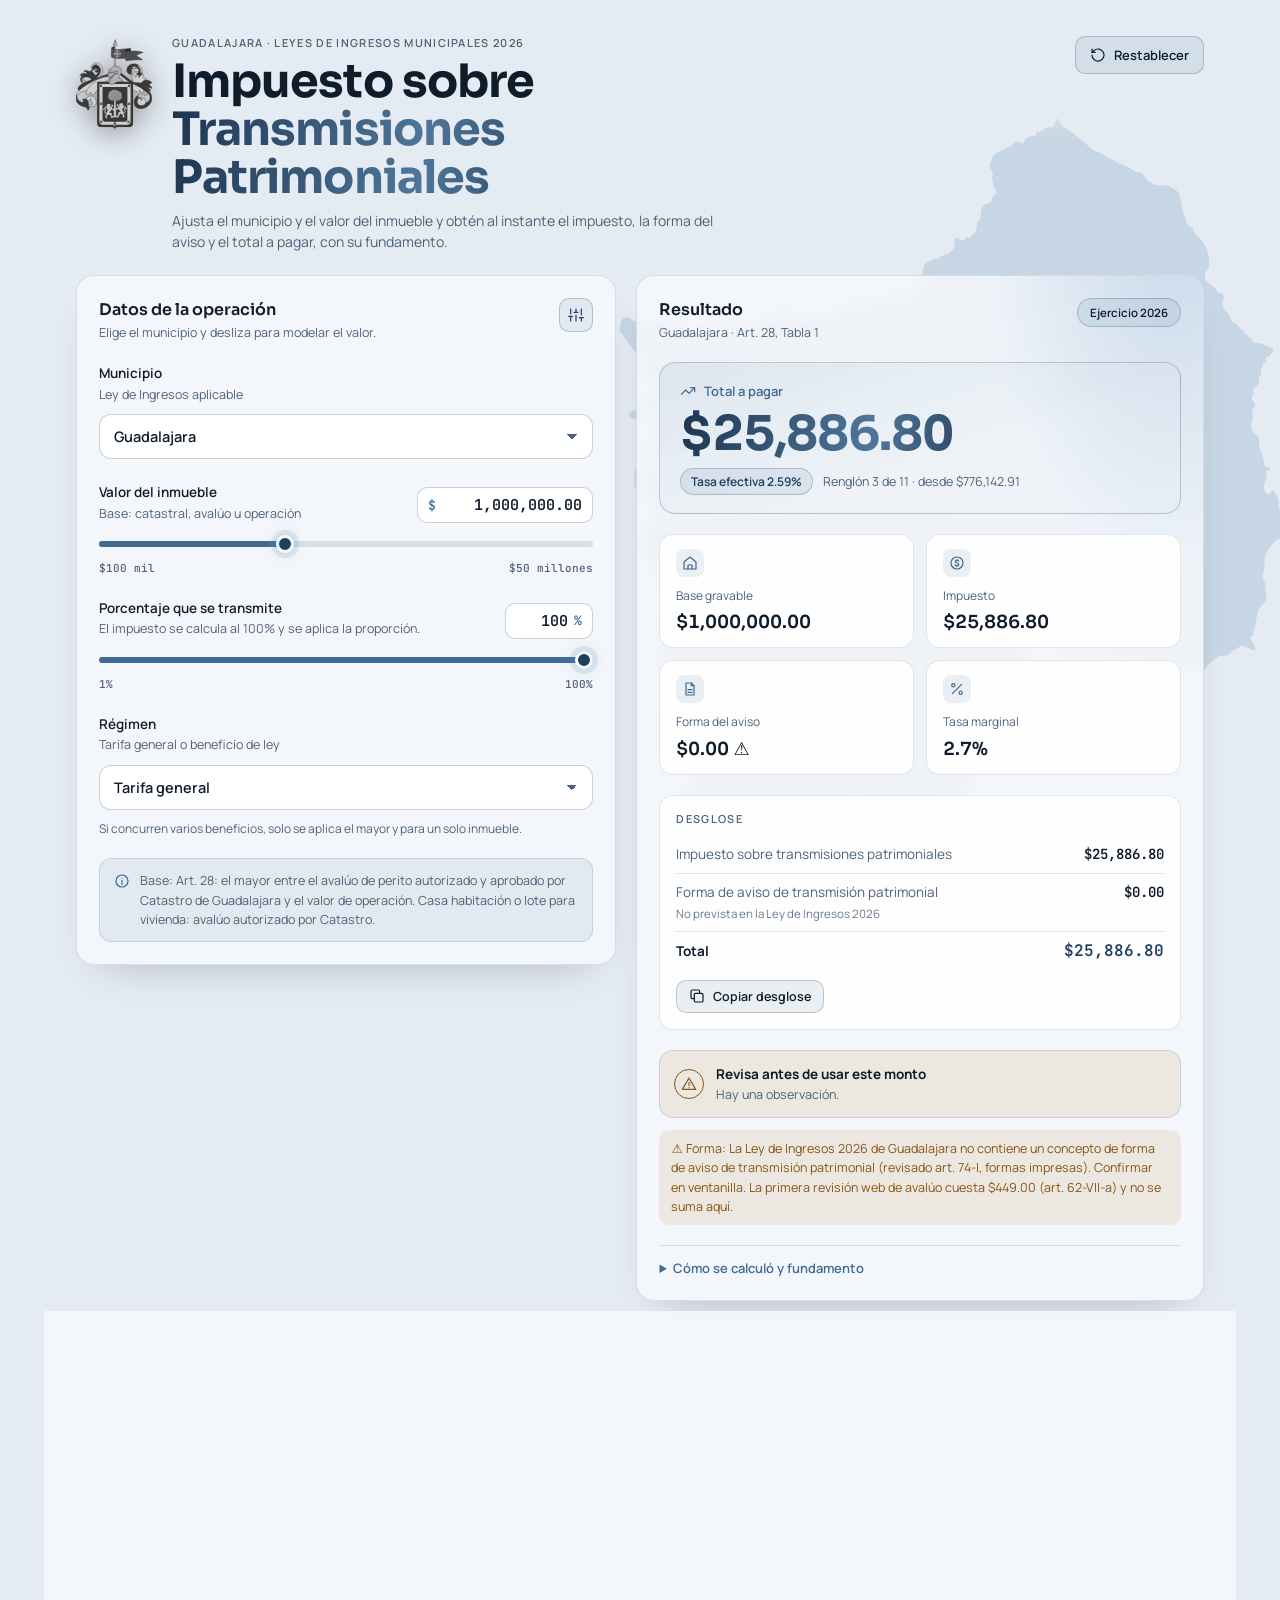
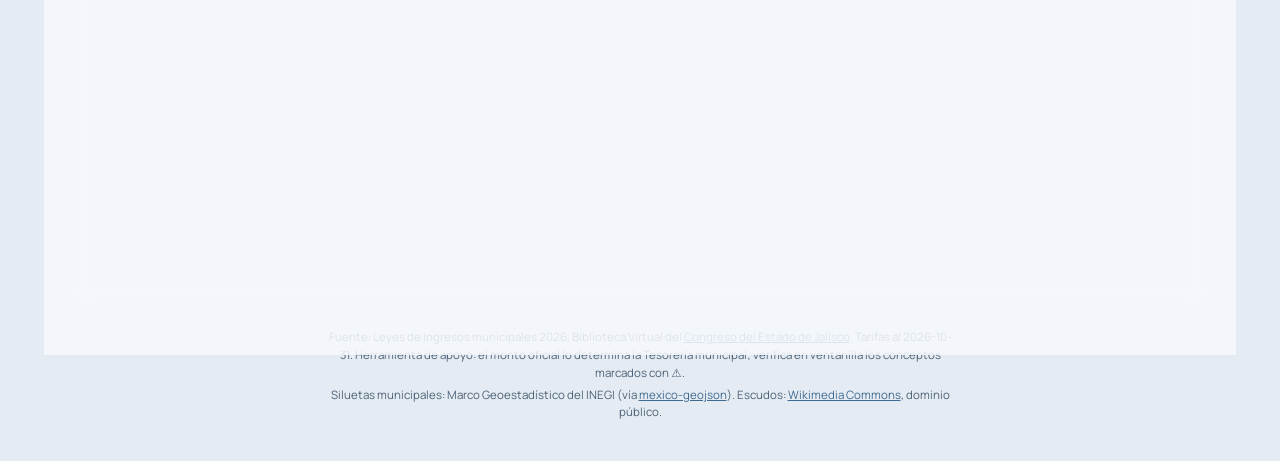
==== index.html @ 351adc4f "Version en CSS y JS para evitar que el navegador muestre estilos anteriores" ====
<!doctype html>
<html lang="es">
<head>
<meta charset="utf-8">
<meta name="viewport" content="width=device-width, initial-scale=1, viewport-fit=cover">
<title>Calculadora ITP Jalisco</title>
<meta name="claude:viewport-fit-sides" content="cover">
<meta name="description" content="Impuesto sobre Transmisiones Patrimoniales 2026 para Guadalajara, Zapopan, Tonalá, San Pedro Tlaquepaque y Tlajomulco de Zúñiga.">
<link rel="preconnect" href="https://fonts.googleapis.com">
<link rel="preconnect" href="https://fonts.gstatic.com" crossorigin>
<link rel="stylesheet" href="https://fonts.googleapis.com/css2?family=Sora:wght@500;600;700&family=Manrope:wght@400;500;600;700&family=JetBrains+Mono:wght@500&display=swap">
<link rel="stylesheet" href="css/estilos.css?v=20261031-azul">
</head>
<body>
<svg width="0" height="0" style="position:absolute" aria-hidden="true">
  <defs>
    <symbol id="i-sliders" viewBox="0 0 24 24"><path d="M4 21v-7M4 10V3M12 21v-9M12 8V3M20 21v-5M20 12V3M1 14h6M9 8h6M17 16h6"/></symbol>
    <symbol id="i-reset" viewBox="0 0 24 24"><path d="M3 12a9 9 0 1 0 3-6.7L3 8"/><path d="M3 3v5h5"/></symbol>
    <symbol id="i-trend" viewBox="0 0 24 24"><path d="M22 7 13.5 15.5l-5-5L2 17"/><path d="M16 7h6v6"/></symbol>
    <symbol id="i-home" viewBox="0 0 24 24"><path d="M3 10.5 12 3l9 7.5V21H3z"/><path d="M9 21v-6h6v6"/></symbol>
    <symbol id="i-coin" viewBox="0 0 24 24"><circle cx="12" cy="12" r="9"/><path d="M14.5 9.2c-.5-.8-1.4-1.2-2.5-1.2-1.6 0-2.7.8-2.7 2s1 1.7 2.7 2 2.8.9 2.8 2.1-1.2 2-2.8 2c-1.2 0-2.2-.5-2.7-1.4M12 6.5v1.5M12 16v1.5"/></symbol>
    <symbol id="i-file" viewBox="0 0 24 24"><path d="M14 3H6v18h12V7z"/><path d="M14 3v4h4M9 13h6M9 17h6"/></symbol>
    <symbol id="i-percent" viewBox="0 0 24 24"><path d="M19 5 5 19"/><circle cx="6.5" cy="6.5" r="2.5"/><circle cx="17.5" cy="17.5" r="2.5"/></symbol>
    <symbol id="i-check" viewBox="0 0 24 24"><path d="m5 12.5 4.5 4.5L19 7.5"/></symbol>
    <symbol id="i-alert" viewBox="0 0 24 24"><path d="M12 3 2 20h20z"/><path d="M12 10v4M12 17.5v.01"/></symbol>
    <symbol id="i-info" viewBox="0 0 24 24"><circle cx="12" cy="12" r="9"/><path d="M12 11v6M12 7.5v.01"/></symbol>
    <symbol id="i-copy" viewBox="0 0 24 24"><rect x="8" y="8" width="13" height="13" rx="2"/><path d="M16 8V5a2 2 0 0 0-2-2H5a2 2 0 0 0-2 2v9a2 2 0 0 0 2 2h3"/></symbol>
  </defs>
</svg>

<div class="silueta" aria-hidden="true"></div>

<div class="wrap">
  <header class="top">
    <div class="marca">
      <figure class="escudo">
        <img id="escudo" src="img/escudos/guadalajara.svg" alt="Escudo de Guadalajara" width="76" height="96">
      </figure>
      <div class="top-texto">
        <span class="eyebrow"><span id="escudoNombre">Guadalajara</span> · Leyes de Ingresos municipales 2026</span>
        <h1>Impuesto sobre <span class="acento">Transmisiones Patrimoniales</span></h1>
        <p class="lead">Ajusta el municipio y el valor del inmueble y obtén al instante el impuesto, la forma del aviso y el total a pagar, con su fundamento.</p>
      </div>
    </div>
    <button type="button" class="btn-ghost" id="restablecer"><svg class="ico"><use href="#i-reset"/></svg>Restablecer</button>
  </header>

  <main class="grid">
    <!-- Captura -->
    <section class="card" aria-labelledby="tCaptura">
      <div class="card-head">
        <div>
          <h2 id="tCaptura">Datos de la operación</h2>
          <p class="sub">Elige el municipio y desliza para modelar el valor.</p>
        </div>
        <span class="chip-ico"><svg class="ico"><use href="#i-sliders"/></svg></span>
      </div>

      <form id="form" novalidate class="campos">
        <div class="campo">
          <div class="campo-top">
            <div><label for="municipio">Municipio</label><p class="sub">Ley de Ingresos aplicable</p></div>
          </div>
          <select id="municipio" name="municipio"></select>
        </div>

        <div class="campo">
          <div class="campo-top">
            <div><label for="valor">Valor del inmueble</label><p class="sub">Base: catastral, avalúo u operación</p></div>
            <div class="caja-num"><span>$</span><input id="valor" name="valor" inputmode="decimal" autocomplete="off" value="1,000,000.00" aria-label="Valor del inmueble"></div>
          </div>
          <input type="range" id="valorRango" min="0" max="1000" step="1" aria-label="Deslizar valor del inmueble">
          <div class="rango-lim"><span>$100 mil</span><span>$50 millones</span></div>
        </div>

        <div class="campo">
          <div class="campo-top">
            <div><label for="porcentaje">Porcentaje que se transmite</label><p class="sub" id="pctNota">El impuesto se calcula al 100% y se aplica la proporción.</p></div>
            <div class="caja-num corta"><input id="porcentaje" name="porcentaje" inputmode="decimal" value="100" aria-label="Porcentaje que se transmite"><span>%</span></div>
          </div>
          <input type="range" id="pctRango" min="1" max="100" step="1" value="100" aria-label="Deslizar porcentaje que se transmite">
          <div class="rango-lim"><span>1%</span><span>100%</span></div>
        </div>

        <div class="campo">
          <div class="campo-top">
            <div><label for="especial">Régimen</label><p class="sub">Tarifa general o beneficio de ley</p></div>
          </div>
          <select id="especial" name="especial"></select>
          <p class="nota-cond" id="especialCond"></p>
        </div>

        <div class="campo" id="campoM2" hidden>
          <div class="campo-top">
            <div><label for="m2">Superficie del predio</label><p class="sub">Requerida por este régimen</p></div>
            <div class="caja-num corta"><input id="m2" name="m2" inputmode="decimal" autocomplete="off" placeholder="0" aria-label="Superficie en metros cuadrados"><span>m²</span></div>
          </div>
        </div>
      </form>

      <div class="aviso-info">
        <svg class="ico"><use href="#i-info"/></svg>
        <p id="notaBase">—</p>
      </div>
    </section>

    <!-- Resultado -->
    <section class="card card-res" aria-labelledby="tRes" aria-live="polite">
      <div class="card-head">
        <div>
          <h2 id="tRes">Resultado</h2>
          <p class="sub" id="resMunicipio">—</p>
        </div>
        <span class="pill">Ejercicio 2026</span>
      </div>

      <div id="error" class="error" hidden></div>

      <div class="hero">
        <span class="hero-lbl"><svg class="ico"><use href="#i-trend"/></svg>Total a pagar</span>
        <div class="hero-num" id="resTotal">—</div>
        <div class="hero-meta">
          <span class="badge" id="tasaEfectiva">—</span>
          <span class="meta" id="renglon">—</span>
        </div>
      </div>

      <div class="tiles">
        <div class="tile"><span class="tile-ico"><svg class="ico"><use href="#i-home"/></svg></span><span class="tile-lbl">Base gravable</span><span class="tile-num" id="tBase">—</span></div>
        <div class="tile"><span class="tile-ico"><svg class="ico"><use href="#i-coin"/></svg></span><span class="tile-lbl">Impuesto</span><span class="tile-num" id="resImpuesto">—</span></div>
        <div class="tile"><span class="tile-ico"><svg class="ico"><use href="#i-file"/></svg></span><span class="tile-lbl">Forma del aviso</span><span class="tile-num" id="resForma">—</span></div>
        <div class="tile"><span class="tile-ico"><svg class="ico"><use href="#i-percent"/></svg></span><span class="tile-lbl">Tasa marginal</span><span class="tile-num" id="tTasa">—</span></div>
      </div>

      <div class="resumen">
        <h3 class="eyebrow">Desglose</h3>
        <dl>
          <div class="fila"><dt>Impuesto sobre transmisiones patrimoniales</dt><dd id="dImpuesto">—</dd></div>
          <div class="fila"><dt><span id="resFormaConcepto">Forma del aviso</span><small id="resFormaArt"></small></dt><dd id="dForma">—</dd></div>
          <div class="fila total"><dt>Total</dt><dd id="dTotal">—</dd></div>
        </dl>
        <button type="button" id="copiar" class="btn-ghost chico"><svg class="ico"><use href="#i-copy"/></svg><span>Copiar desglose</span></button>
      </div>

      <div class="estado" id="estado">
        <span class="estado-ico"><svg class="ico"><use href="#i-check"/></svg></span>
        <div><strong id="estadoTit">Cálculo conforme a la tarifa</strong><p id="estadoTxt">Sin observaciones para este cálculo.</p></div>
      </div>
      <ul id="advertencias" class="warnings"></ul>

      <details class="detalle">
        <summary>Cómo se calculó y fundamento</summary>
        <div id="operacion" class="operacion"></div>
        <ul id="fundamento" class="fund"></ul>
      </details>
    </section>
  </main>

  <section class="card tabla-card">
    <div class="card-head">
      <div><h2>Tarifa general</h2><p class="sub" id="tablaNombre"></p></div>
    </div>
    <div class="tbl"><table id="tabla"><thead><tr><th>Límite inferior</th><th>Límite superior</th><th>Cuota fija</th><th>Tasa marginal</th></tr></thead><tbody></tbody></table></div>
  </section>

  <footer class="foot">
    <p>Fuente: Leyes de Ingresos municipales 2026, Biblioteca Virtual del <a id="linkListado" href="#" target="_blank" rel="noopener">Congreso del Estado de Jalisco</a>. Tarifas al <span id="actualizado"></span>. Herramienta de apoyo: el monto oficial lo determina la Tesorería municipal; verifica en ventanilla los conceptos marcados con ⚠️.</p>
    <p>Siluetas municipales: Marco Geoestadístico del INEGI (vía <a href="https://github.com/PhantomInsights/mexico-geojson" target="_blank" rel="noopener">mexico-geojson</a>). Escudos: <a href="https://commons.wikimedia.org/" target="_blank" rel="noopener">Wikimedia Commons</a>, dominio público.</p>
  </footer>
</div>

<script src="data/itp-2026.js?v=20261031-azul"></script>
<script src="js/calculo.js?v=20261031-azul"></script>
<script src="js/app.js?v=20261031-azul"></script>
</body>
</html>
---- css/estilos.css ----
/* Layout: encabezado con escudo y botón Restablecer → dos tarjetas (datos | resultado con cifra principal,
   mosaicos, desglose y estado) → tarjeta con la tarifa → pie. Fondo: silueta difuminada del municipio.
   Paleta "azul metálico": #0A121C noche · #13202E acero profundo · #2E4A66 acero · #6F93B8 azul plata · #DCE6F0 plata.
   Escudos en plateado (escala de grises con brillo). Diseño oscuro por defecto; versión clara cuando el usuario la elige. */
:root {
  --bg: #0A121C;
  --card: rgba(19, 32, 46, .80);
  --card-solid: #13202E;
  --tile: rgba(24, 40, 57, .88);
  --field: #0E1824;
  --fg: #E6EDF5;
  --muted: #8EA3B9;
  --line: rgba(160, 190, 220, .14);
  --line-strong: rgba(160, 190, 220, .26);
  --accent: #DCE6F0;
  --accent-2: #8FB0D2;
  --accent-deep: #2E4A66;
  --accent-soft: rgba(143, 176, 210, .12);
  --metal: linear-gradient(100deg, #F2F6FA 0%, #A9C0D8 38%, #E4ECF4 62%, #7E9FC0 100%);
  --glow: rgba(70, 120, 175, .45);
  --track: rgba(160, 190, 220, .16);
  --ok: #9FD3B0; --ok-soft: rgba(159, 211, 176, .12);
  --warn: #E9C08A; --warn-soft: rgba(233, 192, 138, .12);
  --err: #F0A493; --err-soft: rgba(240, 164, 147, .12);
  --silueta: #4F7397; --silueta-op: .30;
  --plata: grayscale(1) brightness(1.18) contrast(1.08);
  --shadow: 0 1px 0 rgba(230, 237, 245, .05) inset, 0 20px 40px -24px rgba(0, 0, 0, .75);
  --f-display: "Sora", "Segoe UI", system-ui, sans-serif;
  --f-body: "Manrope", "Segoe UI", system-ui, sans-serif;
  --f-mono: "JetBrains Mono", ui-monospace, Consolas, monospace;
  color-scheme: dark;
}
@media (prefers-color-scheme: light) {
  :root:not([data-theme="dark"]) {
    --bg: #E4EBF2; --card: rgba(246, 249, 252, .86); --card-solid: #F6F9FC; --tile: rgba(255, 255, 255, .9); --field: #FFFFFF;
    --fg: #0F1D2B; --muted: #4D6278; --line: rgba(46, 74, 102, .14); --line-strong: rgba(46, 74, 102, .26);
    --accent: #1F3F5E; --accent-2: #3F6A92; --accent-deep: #1F3F5E; --accent-soft: rgba(63, 106, 146, .1);
    --metal: linear-gradient(100deg, #1C3550 0%, #4F7699 40%, #253F5A 65%, #6A8DAF 100%);
    --glow: rgba(143, 176, 210, .55); --track: rgba(46, 74, 102, .14);
    --ok: #2F7A4E; --ok-soft: rgba(47, 122, 78, .1); --warn: #8A5412; --warn-soft: rgba(176, 112, 30, .12);
    --err: #9A2F1F; --err-soft: rgba(154, 47, 31, .1); --silueta: #6F93B8; --silueta-op: .24;
    --plata: grayscale(1) brightness(.95) contrast(1.15);
    --shadow: 0 20px 40px -28px rgba(15, 29, 43, .35);
    color-scheme: light;
  }
}
:root[data-theme="light"] {
  --bg: #E4EBF2; --card: rgba(246, 249, 252, .86); --card-solid: #F6F9FC; --tile: rgba(255, 255, 255, .9); --field: #FFFFFF;
  --fg: #0F1D2B; --muted: #4D6278; --line: rgba(46, 74, 102, .14); --line-strong: rgba(46, 74, 102, .26);
  --accent: #1F3F5E; --accent-2: #3F6A92; --accent-deep: #1F3F5E; --accent-soft: rgba(63, 106, 146, .1);
  --metal: linear-gradient(100deg, #1C3550 0%, #4F7699 40%, #253F5A 65%, #6A8DAF 100%);
  --glow: rgba(143, 176, 210, .55); --track: rgba(46, 74, 102, .14);
  --ok: #2F7A4E; --ok-soft: rgba(47, 122, 78, .1); --warn: #8A5412; --warn-soft: rgba(176, 112, 30, .12);
  --err: #9A2F1F; --err-soft: rgba(154, 47, 31, .1); --silueta: #6F93B8; --silueta-op: .24;
  --plata: grayscale(1) brightness(.95) contrast(1.15);
  --shadow: 0 20px 40px -28px rgba(15, 29, 43, .35);
  color-scheme: light;
}

* { box-sizing: border-box; }
[hidden] { display: none !important; }
body { margin: 0; background: var(--bg); color: var(--fg); font: 14.5px/1.55 var(--f-body); -webkit-font-smoothing: antialiased; }
h1, h2, h3 { margin: 0; font-family: var(--f-display); text-wrap: balance; }
p { margin: 0; }
a { color: var(--accent-2); }
.ico { width: 16px; height: 16px; fill: none; stroke: currentColor; stroke-width: 1.8; stroke-linecap: round; stroke-linejoin: round; flex: 0 0 auto; }
.eyebrow { font: 600 11px/1.3 var(--f-body); letter-spacing: .12em; text-transform: uppercase; color: var(--muted); }
.sub { color: var(--muted); font-size: 12.5px; }

/* Silueta del municipio, fija y difuminada */
.silueta {
  position: fixed; z-index: 0; pointer-events: none;
  right: -4vw; top: 54%; transform: translateY(-50%);
  width: min(62vw, 760px); height: 82vh; max-width: 100%;
  background: var(--silueta); opacity: var(--silueta-op);
  -webkit-mask: url("../img/jalisco.svg") center / contain no-repeat;
          mask: url("../img/jalisco.svg") center / contain no-repeat;
  filter: blur(14px);
  transition: opacity .35s ease;
}
.silueta.cambiando { opacity: 0; }
@media (max-width: 860px) { .silueta { right: -20vw; width: 110vw; max-width: none; } }

.wrap {
  position: relative; z-index: 1;
  max-width: 1160px; margin: 0 auto;
  padding-block: 36px 40px;
  padding-left: max(16px, env(safe-area-inset-left, 0px));
  padding-right: max(16px, env(safe-area-inset-right, 0px));
  display: flex; flex-direction: column; gap: 22px;
}

/* Encabezado */
.top { display: flex; justify-content: space-between; align-items: flex-start; gap: 20px; }
.marca { display: flex; gap: 20px; align-items: flex-start; min-width: 0; }
.escudo { margin: 0; flex: 0 0 auto; width: 76px; height: 96px; display: grid; place-items: center; }
.escudo { position: relative; }
.escudo img { width: 76px; height: 96px; object-fit: contain; transition: opacity .35s ease; filter: var(--plata) drop-shadow(0 6px 14px rgba(0, 0, 0, .35)); }
.escudo.cambiando img { opacity: 0; }
.top-texto { display: flex; flex-direction: column; gap: 8px; min-width: 0; }
h1 { font-size: clamp(28px, 4.4vw, 46px); font-weight: 700; line-height: 1.04; letter-spacing: -.02em; max-width: 18ch; }
h1 .acento { display: block; background: var(--metal); -webkit-background-clip: text; background-clip: text; color: transparent; }
.lead { color: var(--muted); max-width: 62ch; font-size: 14px; }
@media (max-width: 640px) {
  .top { flex-direction: column; }
  .marca { gap: 14px; }
  .escudo, .escudo img { width: 54px; height: 68px; }
}

.btn-ghost {
  display: inline-flex; align-items: center; gap: 8px; white-space: nowrap;
  font: 600 13px var(--f-body); color: var(--fg); background: var(--accent-soft);
  border: 1px solid var(--line-strong); border-radius: 10px; padding: 9px 14px; cursor: pointer;
  transition: border-color .15s, background .15s;
}
.btn-ghost:hover { border-color: var(--accent-2); }
.btn-ghost.chico { padding: 7px 12px; font-size: 12.5px; align-self: flex-start; }
:is(button, select, input, summary):focus-visible { outline: 2px solid var(--accent-2); outline-offset: 2px; }

/* Rejilla y tarjetas */
.grid { display: grid; grid-template-columns: minmax(0, 1fr) minmax(0, 1.05fr); gap: 20px; align-items: start; }
@media (max-width: 900px) { .grid { grid-template-columns: 1fr; } }
.card {
  background: var(--card); border: 1px solid var(--line); border-radius: 18px; padding: 22px;
  box-shadow: var(--shadow); backdrop-filter: blur(6px); -webkit-backdrop-filter: blur(6px);
  display: flex; flex-direction: column; gap: 20px; min-width: 0;
}
.card-head { display: flex; justify-content: space-between; align-items: flex-start; gap: 12px; }
.card-head h2 { font-size: 16px; font-weight: 600; }
.chip-ico { width: 34px; height: 34px; border-radius: 10px; display: grid; place-items: center; color: var(--accent); background: var(--accent-soft); border: 1px solid var(--line-strong); }
.pill { font: 600 11.5px var(--f-body); color: var(--fg); border: 1px solid var(--line-strong); background: var(--accent-soft); border-radius: 999px; padding: 6px 12px; white-space: nowrap; }

/* Campos */
.campos { display: flex; flex-direction: column; gap: 22px; }
.campo { display: flex; flex-direction: column; gap: 10px; }
.campo-top { display: flex; justify-content: space-between; align-items: flex-end; gap: 12px; }
label { font: 600 13.5px var(--f-body); }
select {
  appearance: none; -webkit-appearance: none; width: 100%;
  font: 600 14.5px var(--f-body); color: var(--fg); background: var(--field);
  border: 1px solid var(--line-strong); border-radius: 12px; padding: 12px 40px 12px 14px; cursor: pointer;
  background-image: linear-gradient(45deg, transparent 50%, var(--muted) 50%), linear-gradient(135deg, var(--muted) 50%, transparent 50%);
  background-position: calc(100% - 20px) 50%, calc(100% - 15px) 50%; background-size: 5px 5px; background-repeat: no-repeat;
}
.caja-num {
  display: inline-flex; align-items: center; gap: 6px; flex: 0 0 auto;
  background: var(--field); border: 1px solid var(--line-strong); border-radius: 10px; padding: 7px 10px;
}
.caja-num span { font: 500 13px var(--f-mono); color: var(--accent-2); }
.caja-num input {
  width: 140px; border: 0; background: transparent; color: var(--fg); outline: none; text-align: right;
  font: 600 15px var(--f-mono); font-variant-numeric: tabular-nums; padding: 0;
}
.caja-num.corta input { width: 52px; }
.caja-num:focus-within { border-color: var(--accent-2); }
.nota-cond { color: var(--muted); font-size: 12px; }
.nota-cond:empty { display: none; }

/* Deslizadores */
input[type="range"] {
  -webkit-appearance: none; appearance: none; width: 100%; height: 22px; background: transparent; cursor: pointer; margin: 0;
  --pct: 50%;
}
input[type="range"]::-webkit-slider-runnable-track {
  height: 6px; border-radius: 999px;
  background: linear-gradient(90deg, var(--accent-2) 0 var(--pct), var(--track) var(--pct) 100%);
}
input[type="range"]::-moz-range-track { height: 6px; border-radius: 999px; background: var(--track); }
input[type="range"]::-moz-range-progress { height: 6px; border-radius: 999px; background: var(--accent-2); }
input[type="range"]::-webkit-slider-thumb {
  -webkit-appearance: none; width: 18px; height: 18px; margin-top: -6px; border-radius: 50%;
  background: var(--accent); border: 3px solid var(--card-solid); box-shadow: 0 0 0 5px var(--accent-soft), 0 0 14px var(--glow);
}
input[type="range"]::-moz-range-thumb {
  width: 14px; height: 14px; border-radius: 50%; background: var(--accent); border: 3px solid var(--card-solid);
  box-shadow: 0 0 0 5px var(--accent-soft), 0 0 14px var(--glow);
}
.rango-lim { display: flex; justify-content: space-between; font: 500 11px var(--f-mono); color: var(--muted); margin-top: -4px; }

.aviso-info { display: flex; gap: 10px; align-items: flex-start; padding: 12px 14px; border-radius: 12px; border: 1px solid var(--line); background: var(--accent-soft); color: var(--muted); font-size: 12.5px; }
.aviso-info .ico { margin-top: 2px; color: var(--accent-2); }

/* Resultado */
.card-res { position: relative; overflow: hidden; }
.card-res::before {
  content: ""; position: absolute; inset: -40% -30% auto auto; width: 70%; height: 70%; pointer-events: none;
  background: radial-gradient(closest-side, var(--glow), transparent); opacity: .7;
}
.card-res > * { position: relative; }
.hero { border: 1px solid var(--line-strong); border-radius: 16px; padding: 18px 20px; background: linear-gradient(160deg, var(--accent-soft), transparent 60%); display: flex; flex-direction: column; gap: 8px; }
.hero-lbl { display: inline-flex; align-items: center; gap: 8px; color: var(--accent-2); font-weight: 600; font-size: 13px; }
.hero-num { font: 700 clamp(34px, 5vw, 48px)/1.05 var(--f-display); letter-spacing: -.02em; font-variant-numeric: tabular-nums; color: var(--accent); background: var(--metal); -webkit-background-clip: text; background-clip: text; -webkit-text-fill-color: transparent; overflow-wrap: anywhere; }
.hero-meta { display: flex; align-items: center; gap: 10px; flex-wrap: wrap; }
.badge { font: 600 12px var(--f-body); color: var(--accent); background: var(--accent-soft); border: 1px solid var(--line-strong); border-radius: 999px; padding: 4px 10px; }
.meta { color: var(--muted); font-size: 12.5px; }

.tiles { display: grid; grid-template-columns: repeat(2, minmax(0, 1fr)); gap: 12px; }
.tile { background: var(--tile); border: 1px solid var(--line); border-radius: 14px; padding: 14px 16px; display: flex; flex-direction: column; gap: 6px; min-width: 0; }
.tile-ico { width: 28px; height: 28px; border-radius: 8px; display: grid; place-items: center; color: var(--accent-2); background: var(--accent-soft); margin-bottom: 4px; }
.tile-lbl { color: var(--muted); font-size: 12px; }
.tile-num { font: 600 18px var(--f-display); font-variant-numeric: tabular-nums; overflow-wrap: anywhere; }

.resumen { background: var(--tile); border: 1px solid var(--line); border-radius: 14px; padding: 16px; display: flex; flex-direction: column; gap: 10px; }
.resumen dl { margin: 0; display: flex; flex-direction: column; }
.fila { display: flex; justify-content: space-between; align-items: baseline; gap: 14px; padding: 8px 0; border-bottom: 1px solid var(--line); font-size: 13.5px; }
.fila dt { display: flex; flex-direction: column; gap: 2px; min-width: 0; color: var(--muted); }
.fila dt small { font-size: 11.5px; opacity: .85; }
.fila dd { margin: 0; font: 600 14px var(--f-mono); font-variant-numeric: tabular-nums; white-space: nowrap; }
.fila.total { border-bottom: 0; }
.fila.total dt { color: var(--fg); font-weight: 700; }
.fila.total dd { color: var(--accent); font-size: 16px; }

.estado { display: flex; gap: 12px; align-items: center; padding: 12px 14px; border-radius: 14px; border: 1px solid var(--line); background: var(--ok-soft); }
.estado-ico { width: 30px; height: 30px; border-radius: 50%; display: grid; place-items: center; color: var(--ok); border: 1px solid currentColor; flex: 0 0 auto; }
.estado strong { font-size: 13.5px; }
.estado p { color: var(--muted); font-size: 12.5px; }
.estado.warn { background: var(--warn-soft); }
.estado.warn .estado-ico { color: var(--warn); }
.warnings { list-style: none; margin: -8px 0 0; padding: 0; display: flex; flex-direction: column; gap: 6px; }
.warnings li { color: var(--warn); background: var(--warn-soft); border-radius: 10px; padding: 9px 12px; font-size: 12.5px; }
.warnings:empty { display: none; }
.error { color: var(--err); background: var(--err-soft); border: 1px solid var(--err-soft); border-radius: 12px; padding: 10px 12px; font-size: 13.5px; }

.detalle { border-top: 1px solid var(--line); padding-top: 12px; }
.detalle summary { cursor: pointer; font-weight: 600; font-size: 13px; color: var(--accent-2); }
.detalle[open] summary { margin-bottom: 12px; }
.operacion { font: 500 12.5px/1.75 var(--f-mono); font-variant-numeric: tabular-nums; background: var(--field); border: 1px solid var(--line); border-radius: 12px; padding: 12px 14px; overflow-x: auto; }
.operacion .op-line { white-space: nowrap; }
.fund { margin: 12px 0 0; padding-left: 18px; color: var(--muted); font-size: 12.5px; display: flex; flex-direction: column; gap: 4px; }

/* Tabla */
.tbl { overflow-x: auto; border: 1px solid var(--line); border-radius: 12px; }
table { width: 100%; border-collapse: collapse; font-size: 13px; }
th { text-align: right; font: 600 10.5px var(--f-body); letter-spacing: .1em; text-transform: uppercase; color: var(--muted); padding: 11px 14px; border-bottom: 1px solid var(--line); white-space: nowrap; }
td { text-align: right; padding: 9px 14px; border-bottom: 1px solid var(--line); font-family: var(--f-mono); font-variant-numeric: tabular-nums; white-space: nowrap; }
tr:last-child td { border-bottom: 0; }
tr.activa td { background: var(--accent-soft); color: var(--accent); font-weight: 600; }
tr.activa td:first-child { box-shadow: inset 3px 0 0 var(--accent-2); }

.foot { color: var(--muted); font-size: 11.5px; text-align: center; display: flex; flex-direction: column; gap: 4px; max-width: 90ch; margin: 4px auto 0; }

@media (prefers-reduced-motion: reduce) { * { transition: none !important; } }
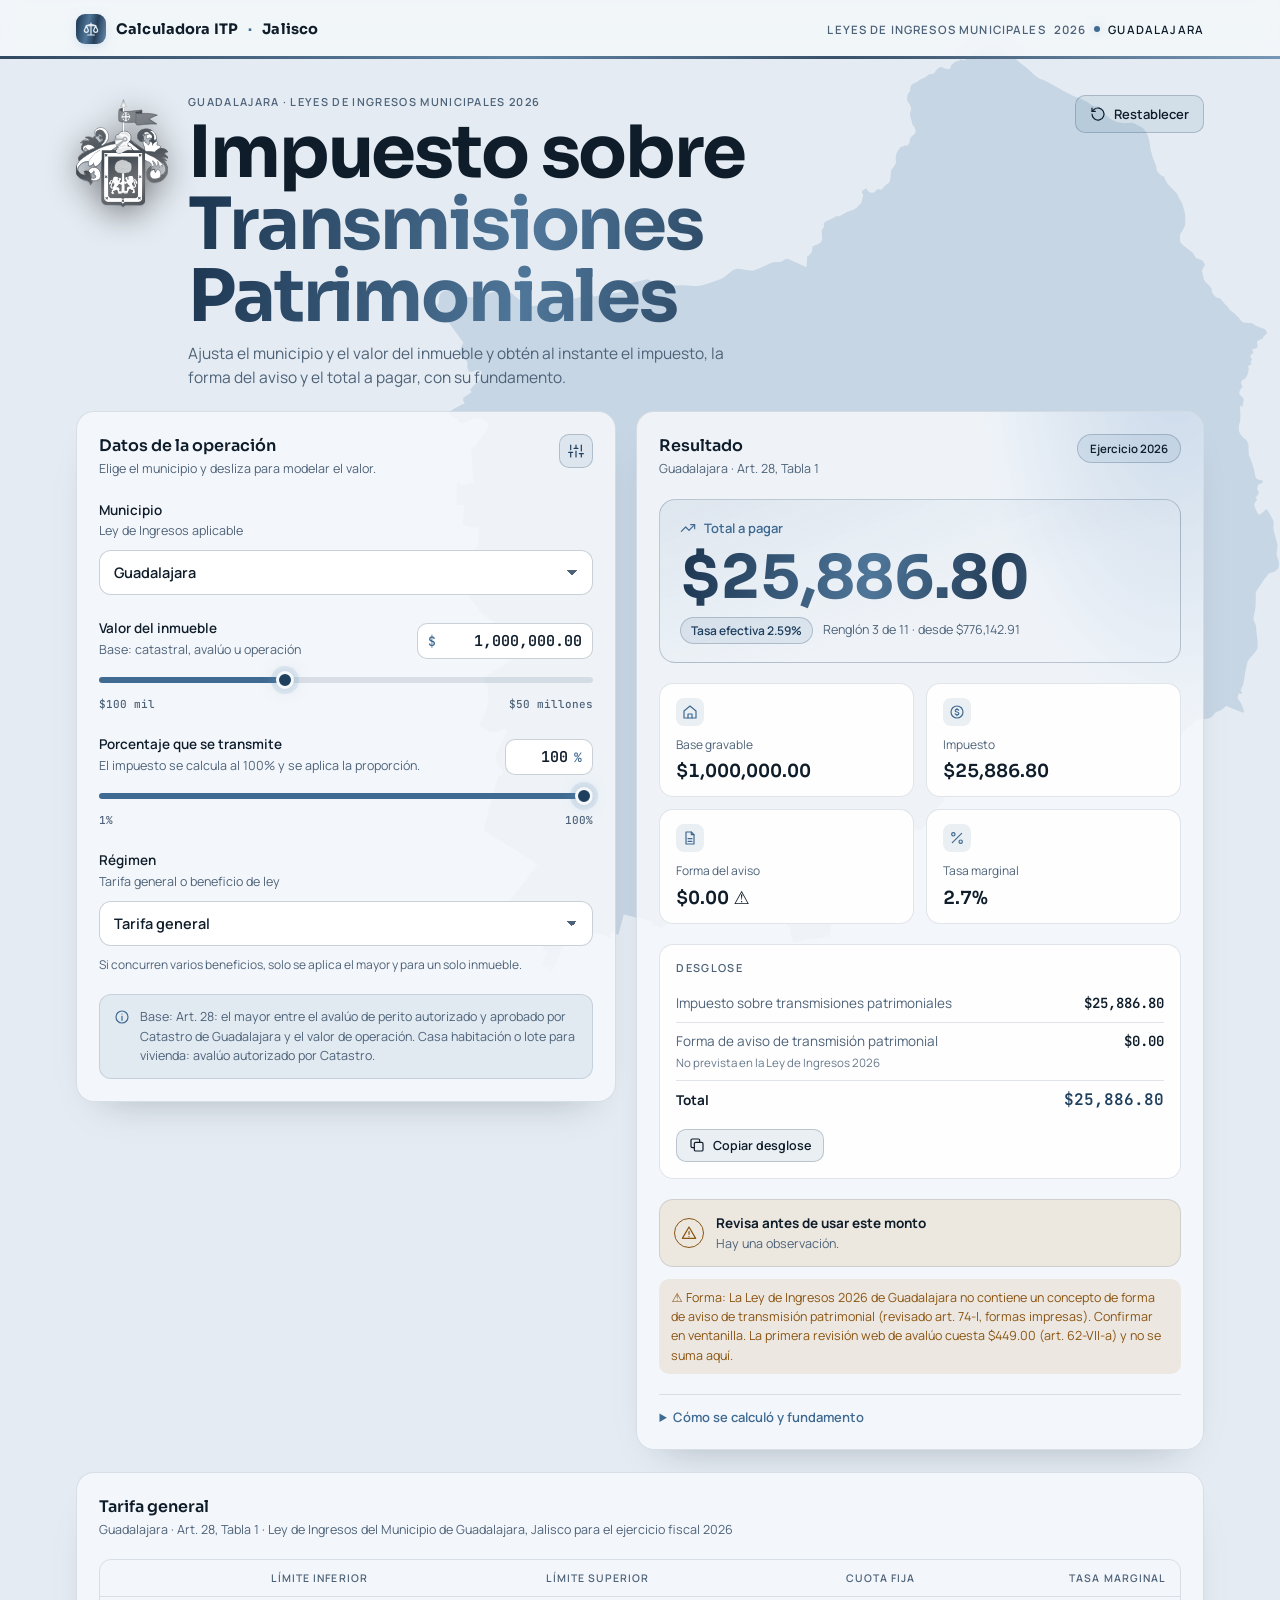
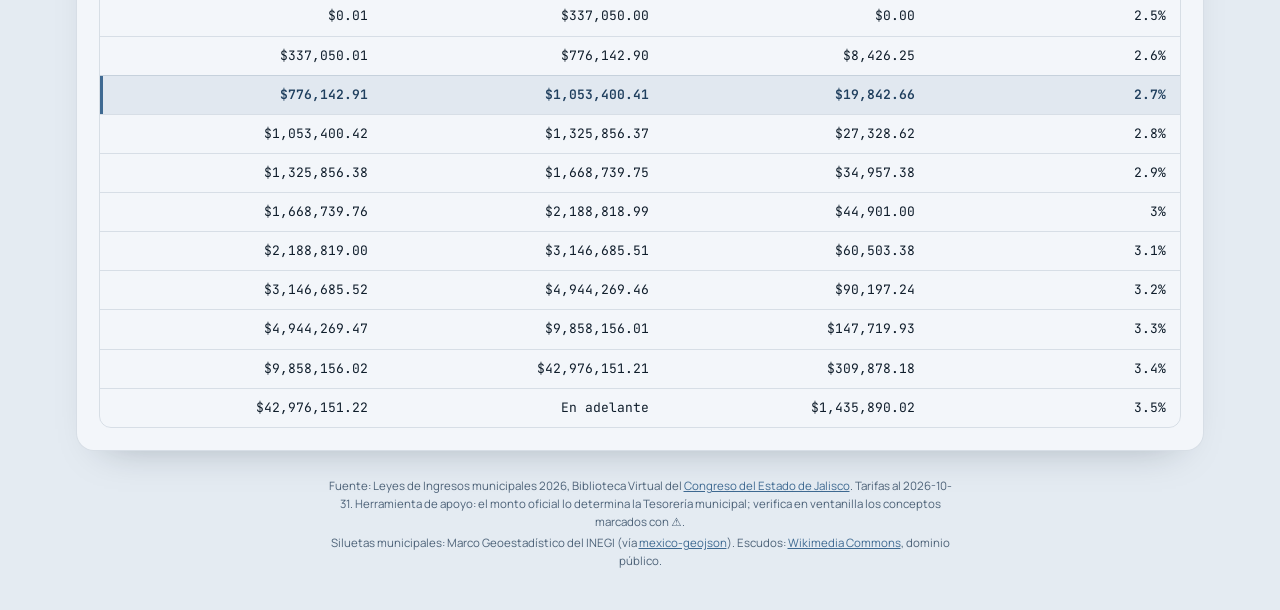
==== commit 2685d03e: "Siluetas mas grandes, escudos plateados con brillo, titulo mayor y barra superior" ====
--- a/index.html
+++ b/index.html
@@ -9,7 +9,7 @@
 <link rel="preconnect" href="https://fonts.googleapis.com">
 <link rel="preconnect" href="https://fonts.gstatic.com" crossorigin>
 <link rel="stylesheet" href="https://fonts.googleapis.com/css2?family=Sora:wght@500;600;700&family=Manrope:wght@400;500;600;700&family=JetBrains+Mono:wght@500&display=swap">
-<link rel="stylesheet" href="css/estilos.css?v=20261031-azul">
+<link rel="stylesheet" href="css/estilos.css?v=20261031-plata">
 </head>
 <body>
 <svg width="0" height="0" style="position:absolute" aria-hidden="true">
@@ -24,17 +24,26 @@
     <symbol id="i-check" viewBox="0 0 24 24"><path d="m5 12.5 4.5 4.5L19 7.5"/></symbol>
     <symbol id="i-alert" viewBox="0 0 24 24"><path d="M12 3 2 20h20z"/><path d="M12 10v4M12 17.5v.01"/></symbol>
     <symbol id="i-info" viewBox="0 0 24 24"><circle cx="12" cy="12" r="9"/><path d="M12 11v6M12 7.5v.01"/></symbol>
+    <symbol id="i-scale" viewBox="0 0 24 24"><path d="M12 3v18M7 21h10M5 7h14M12 5l-7 2M12 5l7 2"/><path d="M5 7 2 14a3 3 0 0 0 6 0zM19 7l-3 7a3 3 0 0 0 6 0z"/></symbol>
     <symbol id="i-copy" viewBox="0 0 24 24"><rect x="8" y="8" width="13" height="13" rx="2"/><path d="M16 8V5a2 2 0 0 0-2-2H5a2 2 0 0 0-2 2v9a2 2 0 0 0 2 2h3"/></symbol>
   </defs>
 </svg>
 
 <div class="silueta" aria-hidden="true"></div>
 
+<div class="barra-sup">
+  <div class="barra-int">
+    <span class="barra-marca"><span class="barra-logo"><svg class="ico"><use href="#i-scale"/></svg></span>Calculadora ITP <span class="barra-sep">·</span> Jalisco</span>
+    <span class="barra-meta"><span class="barra-oculto">Leyes de Ingresos municipales</span> 2026 <span class="barra-punto" aria-hidden="true"></span><span id="barraMunicipio">Guadalajara</span></span>
+  </div>
+</div>
+
 <div class="wrap">
   <header class="top">
     <div class="marca">
       <figure class="escudo">
-        <img id="escudo" src="img/escudos/guadalajara.svg" alt="Escudo de Guadalajara" width="76" height="96">
+        <img id="escudo" src="img/escudos/guadalajara.svg" alt="Escudo de Guadalajara" width="92" height="116">
+        <span class="brillo" aria-hidden="true"></span>
       </figure>
       <div class="top-texto">
         <span class="eyebrow"><span id="escudoNombre">Guadalajara</span> · Leyes de Ingresos municipales 2026</span>
@@ -169,8 +178,8 @@
   </footer>
 </div>
 
-<script src="data/itp-2026.js?v=20261031-azul"></script>
-<script src="js/calculo.js?v=20261031-azul"></script>
-<script src="js/app.js?v=20261031-azul"></script>
+<script src="data/itp-2026.js?v=20261031-plata"></script>
+<script src="js/calculo.js?v=20261031-plata"></script>
+<script src="js/app.js?v=20261031-plata"></script>
 </body>
 </html>
--- a/css/estilos.css
+++ b/css/estilos.css
@@ -23,7 +23,9 @@
   --warn: #E9C08A; --warn-soft: rgba(233, 192, 138, .12);
   --err: #F0A493; --err-soft: rgba(240, 164, 147, .12);
   --silueta: #4F7397; --silueta-op: .30;
-  --plata: grayscale(1) brightness(1.18) contrast(1.08);
+  --plata: grayscale(1) brightness(1.22) contrast(1.18);
+  --brillo-mezcla: overlay; --brillo-op: .9;
+  --barra: rgba(10, 18, 28, .78);
   --shadow: 0 1px 0 rgba(230, 237, 245, .05) inset, 0 20px 40px -24px rgba(0, 0, 0, .75);
   --f-display: "Sora", "Segoe UI", system-ui, sans-serif;
   --f-body: "Manrope", "Segoe UI", system-ui, sans-serif;
@@ -39,7 +41,7 @@
     --glow: rgba(143, 176, 210, .55); --track: rgba(46, 74, 102, .14);
     --ok: #2F7A4E; --ok-soft: rgba(47, 122, 78, .1); --warn: #8A5412; --warn-soft: rgba(176, 112, 30, .12);
     --err: #9A2F1F; --err-soft: rgba(154, 47, 31, .1); --silueta: #6F93B8; --silueta-op: .24;
-    --plata: grayscale(1) brightness(.95) contrast(1.15);
+    --plata: grayscale(1) brightness(1.15) contrast(1.4); --brillo-mezcla: soft-light; --brillo-op: 1; --barra: rgba(244, 248, 251, .82);
     --shadow: 0 20px 40px -28px rgba(15, 29, 43, .35);
     color-scheme: light;
   }
@@ -52,7 +54,7 @@
   --glow: rgba(143, 176, 210, .55); --track: rgba(46, 74, 102, .14);
   --ok: #2F7A4E; --ok-soft: rgba(47, 122, 78, .1); --warn: #8A5412; --warn-soft: rgba(176, 112, 30, .12);
   --err: #9A2F1F; --err-soft: rgba(154, 47, 31, .1); --silueta: #6F93B8; --silueta-op: .24;
-  --plata: grayscale(1) brightness(.95) contrast(1.15);
+  --plata: grayscale(1) brightness(1.15) contrast(1.4); --brillo-mezcla: soft-light; --brillo-op: 1; --barra: rgba(244, 248, 251, .82);
   --shadow: 0 20px 40px -28px rgba(15, 29, 43, .35);
   color-scheme: light;
 }
@@ -70,16 +72,38 @@
 /* Silueta del municipio, fija y difuminada */
 .silueta {
   position: fixed; z-index: 0; pointer-events: none;
-  right: -4vw; top: 54%; transform: translateY(-50%);
-  width: min(62vw, 760px); height: 82vh; max-width: 100%;
+  right: -10vw; top: 56%; transform: translateY(-50%);
+  width: min(86vw, 1180px); height: 104vh; max-width: none;
   background: var(--silueta); opacity: var(--silueta-op);
   -webkit-mask: url("../img/jalisco.svg") center / contain no-repeat;
           mask: url("../img/jalisco.svg") center / contain no-repeat;
-  filter: blur(14px);
+  filter: blur(12px);
   transition: opacity .35s ease;
 }
 .silueta.cambiando { opacity: 0; }
-@media (max-width: 860px) { .silueta { right: -20vw; width: 110vw; max-width: none; } }
+@media (max-width: 860px) { .silueta { right: -35vw; width: 150vw; height: 96vh; } }
+
+/* Barra horizontal superior, fija al hacer scroll, con filo metálico */
+body::before { content: ""; position: fixed; inset: 0 0 auto; height: env(safe-area-inset-top, 0px); z-index: 10; background: var(--barra); }
+.barra-sup {
+  position: sticky; top: env(safe-area-inset-top, 0px); z-index: 5;
+  background: var(--barra); backdrop-filter: blur(10px); -webkit-backdrop-filter: blur(10px);
+  border-bottom: 1px solid var(--line);
+}
+.barra-sup::after { content: ""; position: absolute; left: 0; right: 0; bottom: -1px; height: 3px; background: var(--metal); opacity: .9; }
+.barra-int {
+  max-width: 1160px; margin: 0 auto; min-height: 58px;
+  padding-left: max(16px, env(safe-area-inset-left, 0px));
+  padding-right: max(16px, env(safe-area-inset-right, 0px));
+  display: flex; align-items: center; justify-content: space-between; gap: 16px;
+}
+.barra-marca { display: inline-flex; align-items: center; gap: 10px; font: 700 14.5px var(--f-display); letter-spacing: .01em; white-space: nowrap; }
+.barra-logo { width: 30px; height: 30px; border-radius: 9px; display: grid; place-items: center; color: var(--bg); background: var(--metal); box-shadow: 0 4px 14px -4px var(--glow); }
+.barra-sep { color: var(--accent-2); }
+.barra-meta { display: inline-flex; align-items: center; gap: 8px; font: 600 11.5px var(--f-body); letter-spacing: .1em; text-transform: uppercase; color: var(--muted); white-space: nowrap; }
+.barra-punto { width: 6px; height: 6px; border-radius: 50%; background: var(--accent-2); box-shadow: 0 0 10px var(--glow); }
+#barraMunicipio { color: var(--fg); }
+@media (max-width: 640px) { .barra-oculto { display: none; } .barra-int { min-height: 52px; } }
 
 .wrap {
   position: relative; z-index: 1;
@@ -93,18 +117,30 @@
 /* Encabezado */
 .top { display: flex; justify-content: space-between; align-items: flex-start; gap: 20px; }
 .marca { display: flex; gap: 20px; align-items: flex-start; min-width: 0; }
-.escudo { margin: 0; flex: 0 0 auto; width: 76px; height: 96px; display: grid; place-items: center; }
-.escudo { position: relative; }
-.escudo img { width: 76px; height: 96px; object-fit: contain; transition: opacity .35s ease; filter: var(--plata) drop-shadow(0 6px 14px rgba(0, 0, 0, .35)); }
-.escudo.cambiando img { opacity: 0; }
+/* Escudo plateado: imagen en grises con alto contraste + capa de brillo metálico recortada a la forma del escudo */
+.escudo { margin: 0; flex: 0 0 auto; width: 92px; height: 116px; position: relative; display: grid; place-items: center; transition: opacity .35s ease; }
+.escudo img { width: 100%; height: 100%; object-fit: contain; filter: var(--plata) drop-shadow(0 8px 16px rgba(0, 0, 0, .45)); }
+.escudo .brillo {
+  position: absolute; inset: 0; pointer-events: none;
+  background:
+    linear-gradient(115deg, rgba(255,255,255,0) 30%, rgba(255,255,255,.75) 46%, rgba(255,255,255,0) 58%) no-repeat,
+    linear-gradient(160deg, #FFFFFF 0%, #CBD6E2 28%, #8E9DAD 52%, #E8EEF4 72%, #7D8B9B 100%);
+  background-size: 250% 100%, 100% 100%;
+  background-position: 120% 0, 0 0;
+  -webkit-mask: center / contain no-repeat; mask: center / contain no-repeat;
+  mix-blend-mode: var(--brillo-mezcla); opacity: var(--brillo-op);
+  animation: destello 6s ease-in-out infinite;
+}
+@keyframes destello { 0%, 55% { background-position: 120% 0, 0 0; } 85%, 100% { background-position: -40% 0, 0 0; } }
+.escudo.cambiando { opacity: 0; }
 .top-texto { display: flex; flex-direction: column; gap: 8px; min-width: 0; }
-h1 { font-size: clamp(28px, 4.4vw, 46px); font-weight: 700; line-height: 1.04; letter-spacing: -.02em; max-width: 18ch; }
+h1 { font-size: clamp(36px, 6.2vw, 72px); font-weight: 700; line-height: 1; letter-spacing: -.03em; max-width: 16ch; }
 h1 .acento { display: block; background: var(--metal); -webkit-background-clip: text; background-clip: text; color: transparent; }
-.lead { color: var(--muted); max-width: 62ch; font-size: 14px; }
+.lead { color: var(--muted); max-width: 62ch; font-size: 15.5px; }
 @media (max-width: 640px) {
   .top { flex-direction: column; }
   .marca { gap: 14px; }
-  .escudo, .escudo img { width: 54px; height: 68px; }
+  .escudo { width: 66px; height: 84px; }
 }
 
 .btn-ghost {
@@ -189,7 +225,7 @@
 .card-res > * { position: relative; }
 .hero { border: 1px solid var(--line-strong); border-radius: 16px; padding: 18px 20px; background: linear-gradient(160deg, var(--accent-soft), transparent 60%); display: flex; flex-direction: column; gap: 8px; }
 .hero-lbl { display: inline-flex; align-items: center; gap: 8px; color: var(--accent-2); font-weight: 600; font-size: 13px; }
-.hero-num { font: 700 clamp(34px, 5vw, 48px)/1.05 var(--f-display); letter-spacing: -.02em; font-variant-numeric: tabular-nums; color: var(--accent); background: var(--metal); -webkit-background-clip: text; background-clip: text; -webkit-text-fill-color: transparent; overflow-wrap: anywhere; }
+.hero-num { font: 700 clamp(40px, 6vw, 60px)/1.05 var(--f-display); letter-spacing: -.02em; font-variant-numeric: tabular-nums; color: var(--accent); background: var(--metal); -webkit-background-clip: text; background-clip: text; -webkit-text-fill-color: transparent; overflow-wrap: anywhere; }
 .hero-meta { display: flex; align-items: center; gap: 10px; flex-wrap: wrap; }
 .badge { font: 600 12px var(--f-body); color: var(--accent); background: var(--accent-soft); border: 1px solid var(--line-strong); border-radius: 999px; padding: 4px 10px; }
 .meta { color: var(--muted); font-size: 12.5px; }
@@ -239,4 +275,4 @@
 
 .foot { color: var(--muted); font-size: 11.5px; text-align: center; display: flex; flex-direction: column; gap: 4px; max-width: 90ch; margin: 4px auto 0; }
 
-@media (prefers-reduced-motion: reduce) { * { transition: none !important; } }
+@media (prefers-reduced-motion: reduce) { * { transition: none !important; animation: none !important; } }
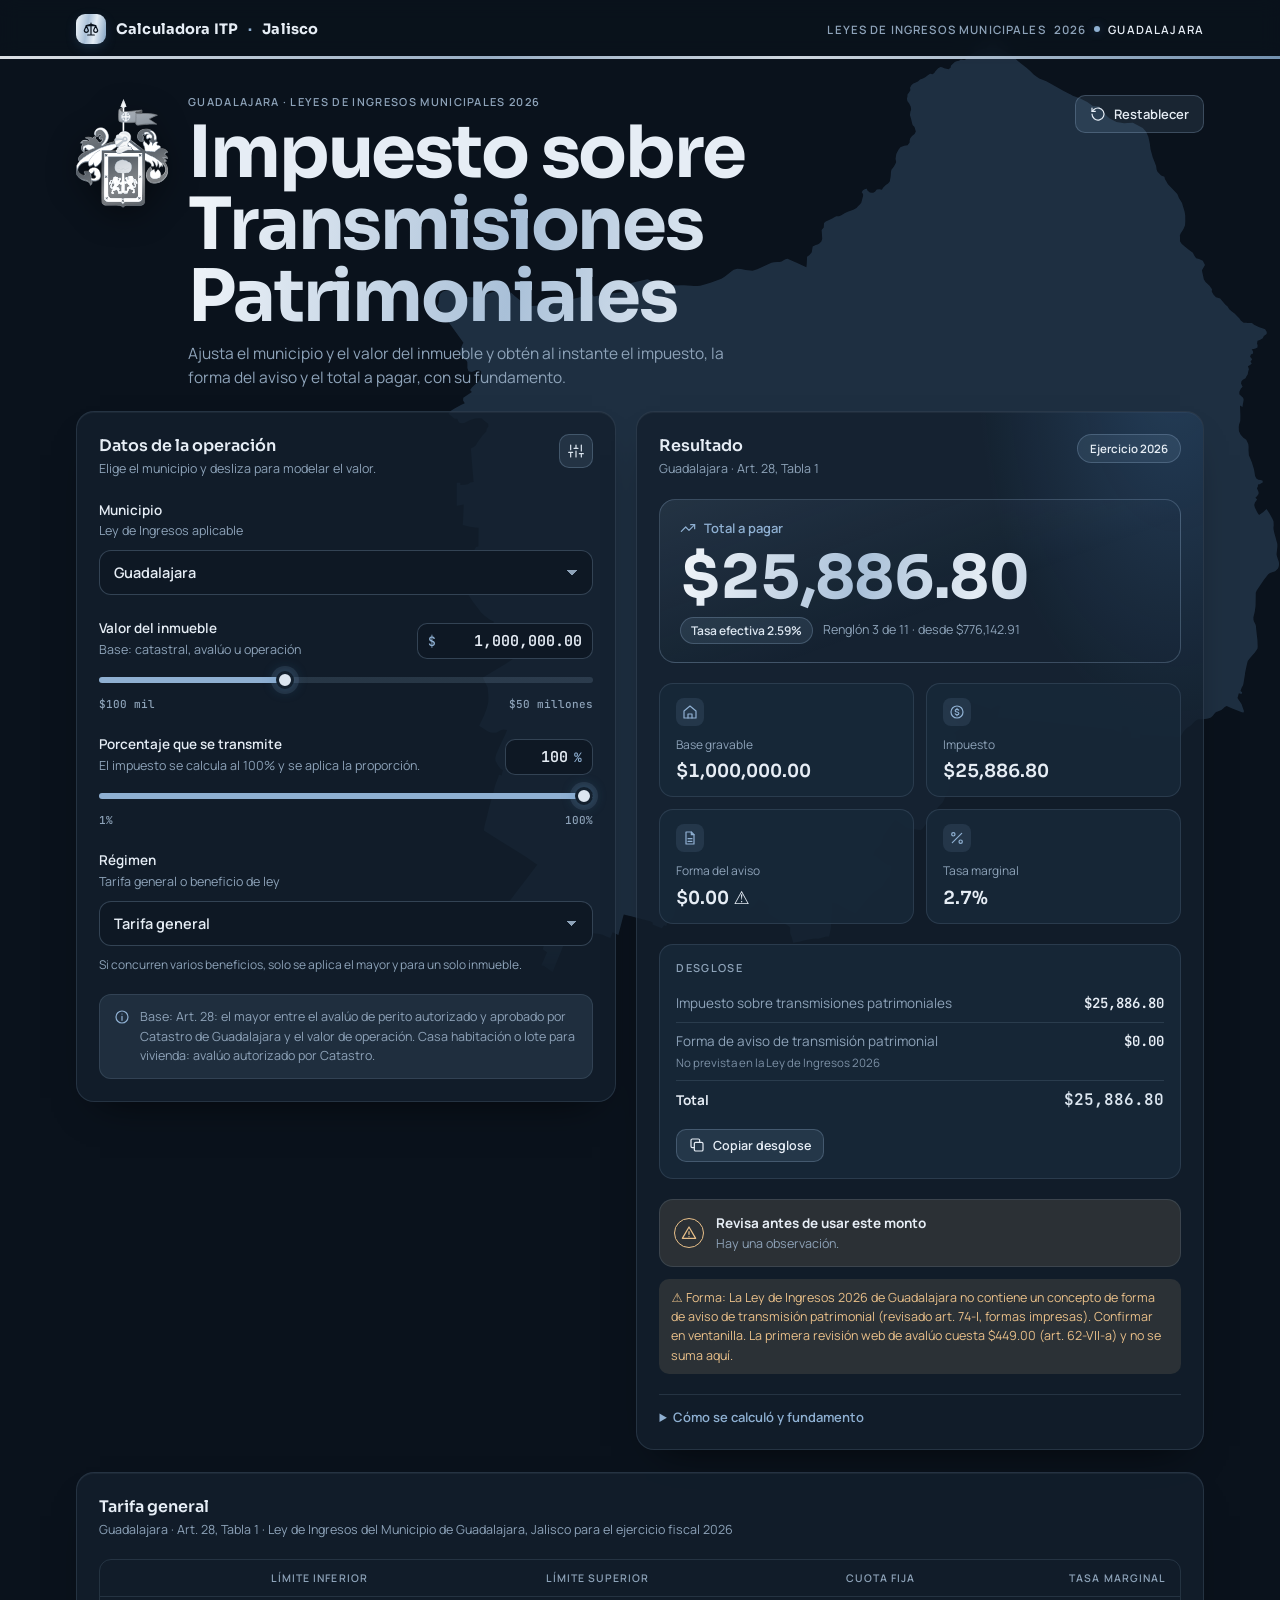
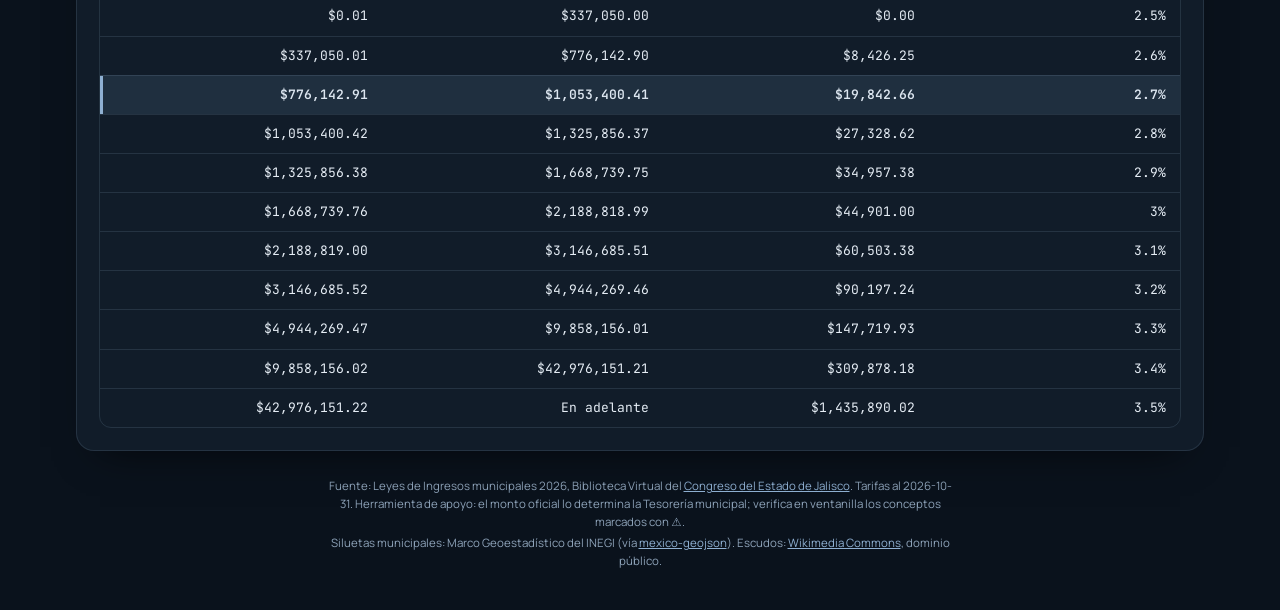
==== commit 6f887e4b: "Azul metalico oscuro siempre y recarga automatica si el navegador guardo una version anterior" ====
--- a/index.html
+++ b/index.html
@@ -1,5 +1,5 @@
 <!doctype html>
-<html lang="es">
+<html lang="es" data-version="20261031-oscuro">
 <head>
 <meta charset="utf-8">
 <meta name="viewport" content="width=device-width, initial-scale=1, viewport-fit=cover">
@@ -9,7 +9,25 @@
 <link rel="preconnect" href="https://fonts.googleapis.com">
 <link rel="preconnect" href="https://fonts.gstatic.com" crossorigin>
 <link rel="stylesheet" href="https://fonts.googleapis.com/css2?family=Sora:wght@500;600;700&family=Manrope:wght@400;500;600;700&family=JetBrains+Mono:wght@500&display=swap">
-<link rel="stylesheet" href="css/estilos.css?v=20261031-plata">
+<link rel="stylesheet" href="css/estilos.css?v=20261031-oscuro">
+<script>
+  // Si el navegador muestra una copia guardada de esta página, compara su versión con la publicada y recarga una vez.
+  (function () {
+    var actual = document.documentElement.getAttribute("data-version");
+    try {
+      fetch(location.pathname + "?nc=" + Date.now(), { cache: "no-store" })
+        .then(function (r) { return r.text(); })
+        .then(function (t) {
+          var m = t.match(/data-version="([^"]+)"/);
+          if (m && m[1] !== actual && !sessionStorage.getItem("recarga-" + m[1])) {
+            sessionStorage.setItem("recarga-" + m[1], "1");
+            location.reload();
+          }
+        })
+        .catch(function () {});
+    } catch (e) {}
+  })();
+</script>
 </head>
 <body>
 <svg width="0" height="0" style="position:absolute" aria-hidden="true">
@@ -178,8 +196,8 @@
   </footer>
 </div>
 
-<script src="data/itp-2026.js?v=20261031-plata"></script>
-<script src="js/calculo.js?v=20261031-plata"></script>
-<script src="js/app.js?v=20261031-plata"></script>
+<script src="data/itp-2026.js?v=20261031-oscuro"></script>
+<script src="js/calculo.js?v=20261031-oscuro"></script>
+<script src="js/app.js?v=20261031-oscuro"></script>
 </body>
 </html>
--- a/css/estilos.css
+++ b/css/estilos.css
@@ -32,20 +32,8 @@
   --f-mono: "JetBrains Mono", ui-monospace, Consolas, monospace;
   color-scheme: dark;
 }
-@media (prefers-color-scheme: light) {
-  :root:not([data-theme="dark"]) {
-    --bg: #E4EBF2; --card: rgba(246, 249, 252, .86); --card-solid: #F6F9FC; --tile: rgba(255, 255, 255, .9); --field: #FFFFFF;
-    --fg: #0F1D2B; --muted: #4D6278; --line: rgba(46, 74, 102, .14); --line-strong: rgba(46, 74, 102, .26);
-    --accent: #1F3F5E; --accent-2: #3F6A92; --accent-deep: #1F3F5E; --accent-soft: rgba(63, 106, 146, .1);
-    --metal: linear-gradient(100deg, #1C3550 0%, #4F7699 40%, #253F5A 65%, #6A8DAF 100%);
-    --glow: rgba(143, 176, 210, .55); --track: rgba(46, 74, 102, .14);
-    --ok: #2F7A4E; --ok-soft: rgba(47, 122, 78, .1); --warn: #8A5412; --warn-soft: rgba(176, 112, 30, .12);
-    --err: #9A2F1F; --err-soft: rgba(154, 47, 31, .1); --silueta: #6F93B8; --silueta-op: .24;
-    --plata: grayscale(1) brightness(1.15) contrast(1.4); --brillo-mezcla: soft-light; --brillo-op: 1; --barra: rgba(244, 248, 251, .82);
-    --shadow: 0 20px 40px -28px rgba(15, 29, 43, .35);
-    color-scheme: light;
-  }
-}
+/* El diseño azul metálico es oscuro siempre, sin importar el modo del sistema.
+   La variante clara solo se usa si el visor la elige explícitamente (data-theme="light"). */
 :root[data-theme="light"] {
   --bg: #E4EBF2; --card: rgba(246, 249, 252, .86); --card-solid: #F6F9FC; --tile: rgba(255, 255, 255, .9); --field: #FFFFFF;
   --fg: #0F1D2B; --muted: #4D6278; --line: rgba(46, 74, 102, .14); --line-strong: rgba(46, 74, 102, .26);
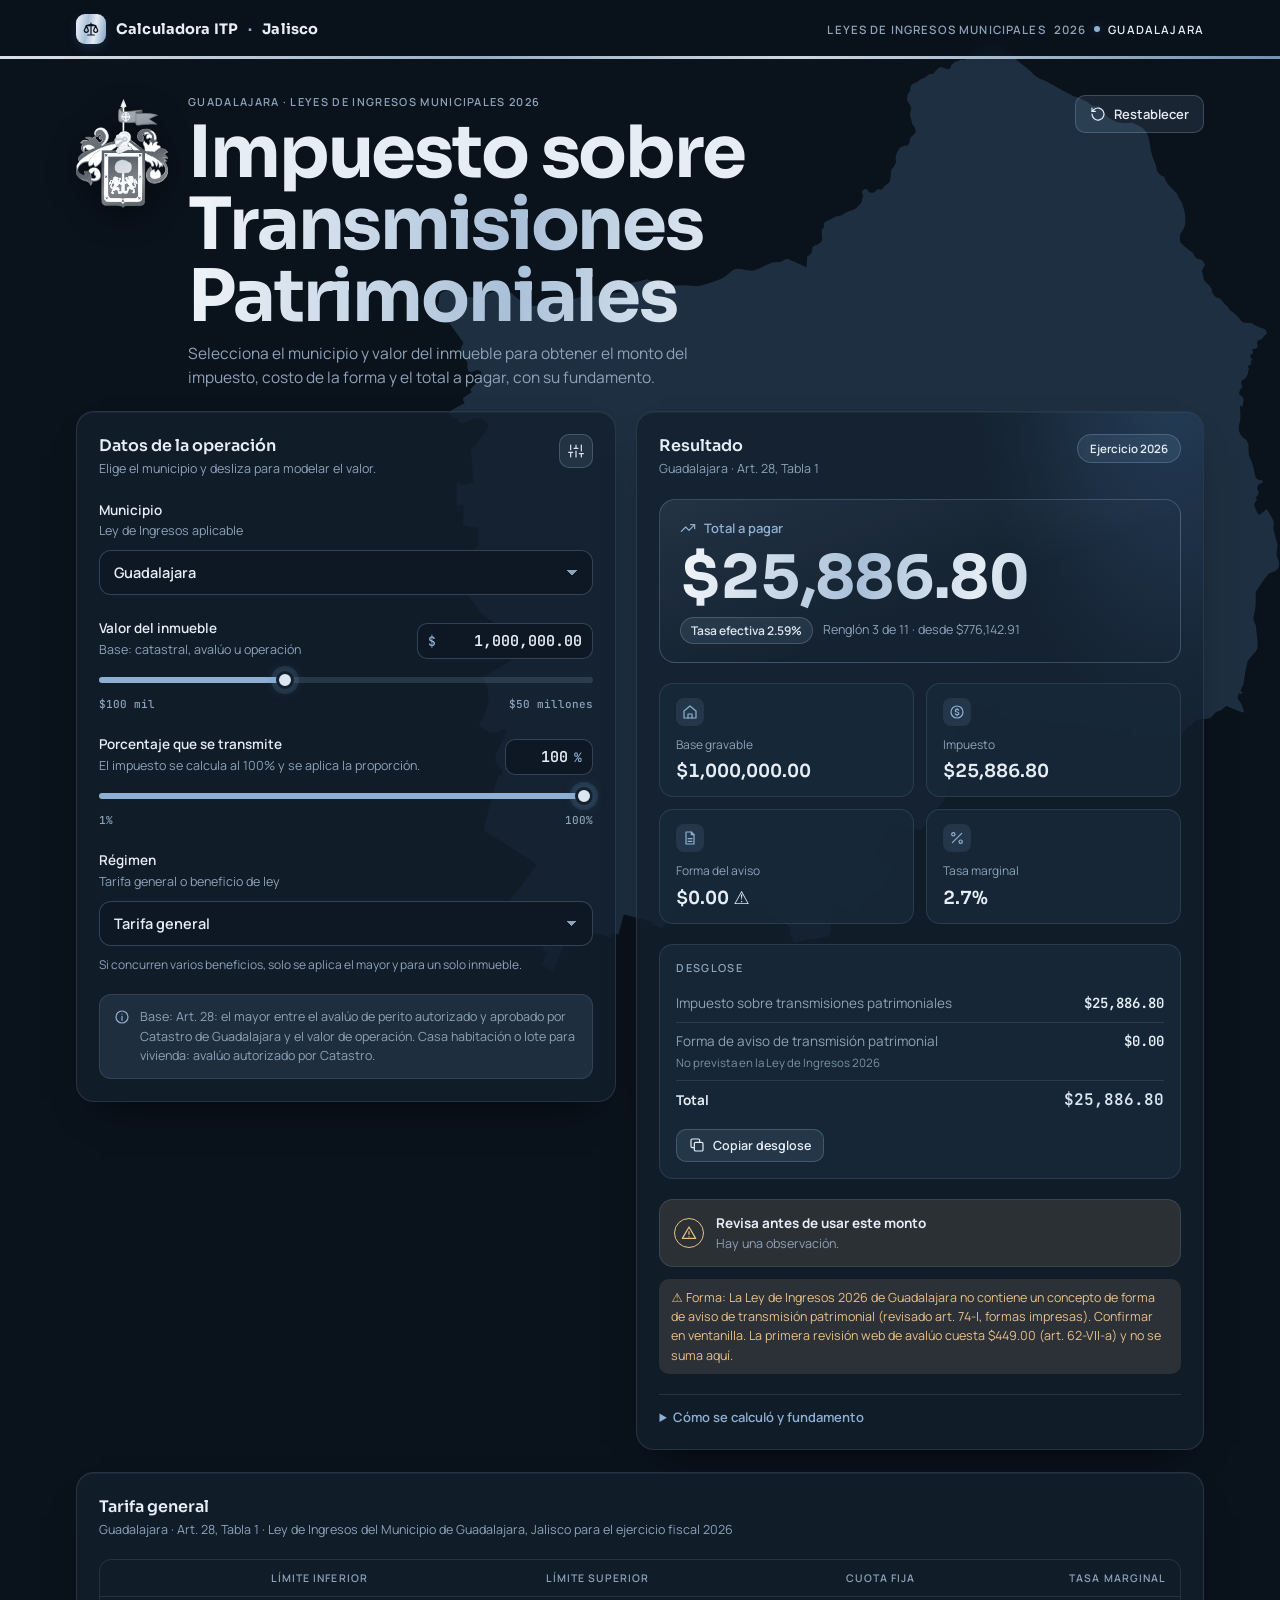
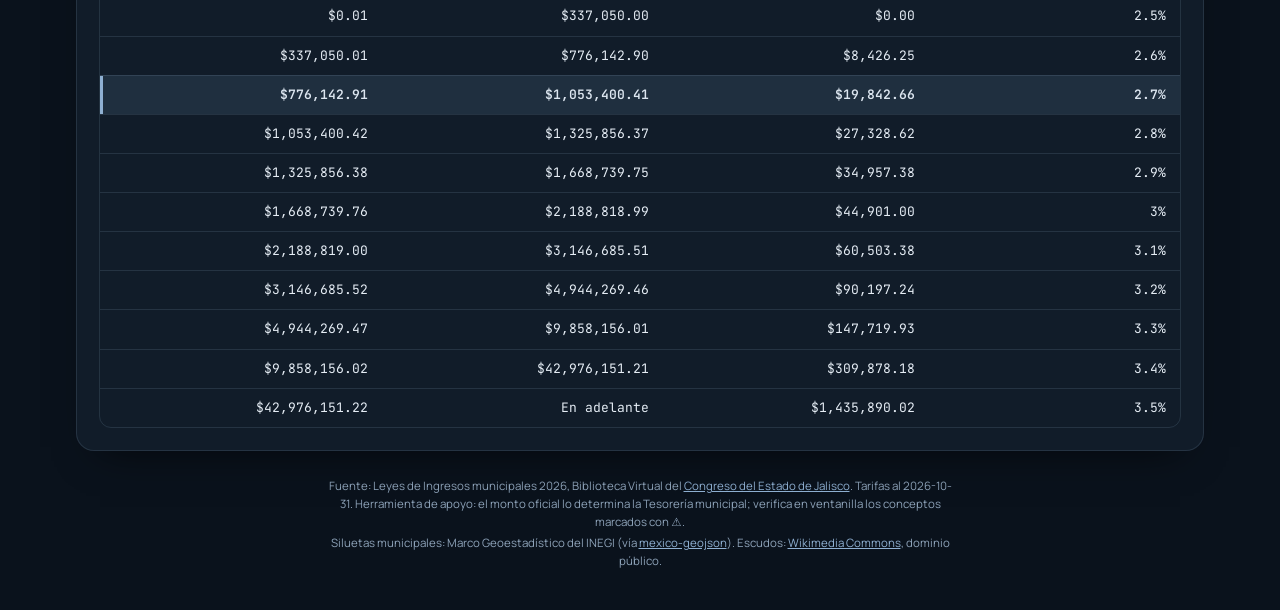
==== commit 4c201b9b: "Nuevo texto de introduccion" ====
--- a/index.html
+++ b/index.html
@@ -1,5 +1,5 @@
 <!doctype html>
-<html lang="es" data-version="20261031-oscuro">
+<html lang="es" data-version="20261031-texto">
 <head>
 <meta charset="utf-8">
 <meta name="viewport" content="width=device-width, initial-scale=1, viewport-fit=cover">
@@ -9,7 +9,7 @@
 <link rel="preconnect" href="https://fonts.googleapis.com">
 <link rel="preconnect" href="https://fonts.gstatic.com" crossorigin>
 <link rel="stylesheet" href="https://fonts.googleapis.com/css2?family=Sora:wght@500;600;700&family=Manrope:wght@400;500;600;700&family=JetBrains+Mono:wght@500&display=swap">
-<link rel="stylesheet" href="css/estilos.css?v=20261031-oscuro">
+<link rel="stylesheet" href="css/estilos.css?v=20261031-texto">
 <script>
   // Si el navegador muestra una copia guardada de esta página, compara su versión con la publicada y recarga una vez.
   (function () {
@@ -66,7 +66,7 @@
       <div class="top-texto">
         <span class="eyebrow"><span id="escudoNombre">Guadalajara</span> · Leyes de Ingresos municipales 2026</span>
         <h1>Impuesto sobre <span class="acento">Transmisiones Patrimoniales</span></h1>
-        <p class="lead">Ajusta el municipio y el valor del inmueble y obtén al instante el impuesto, la forma del aviso y el total a pagar, con su fundamento.</p>
+        <p class="lead">Selecciona el municipio y valor del inmueble para obtener el monto del impuesto, costo de la forma y el total a pagar, con su fundamento.</p>
       </div>
     </div>
     <button type="button" class="btn-ghost" id="restablecer"><svg class="ico"><use href="#i-reset"/></svg>Restablecer</button>
@@ -196,8 +196,8 @@
   </footer>
 </div>
 
-<script src="data/itp-2026.js?v=20261031-oscuro"></script>
-<script src="js/calculo.js?v=20261031-oscuro"></script>
-<script src="js/app.js?v=20261031-oscuro"></script>
+<script src="data/itp-2026.js?v=20261031-texto"></script>
+<script src="js/calculo.js?v=20261031-texto"></script>
+<script src="js/app.js?v=20261031-texto"></script>
 </body>
 </html>
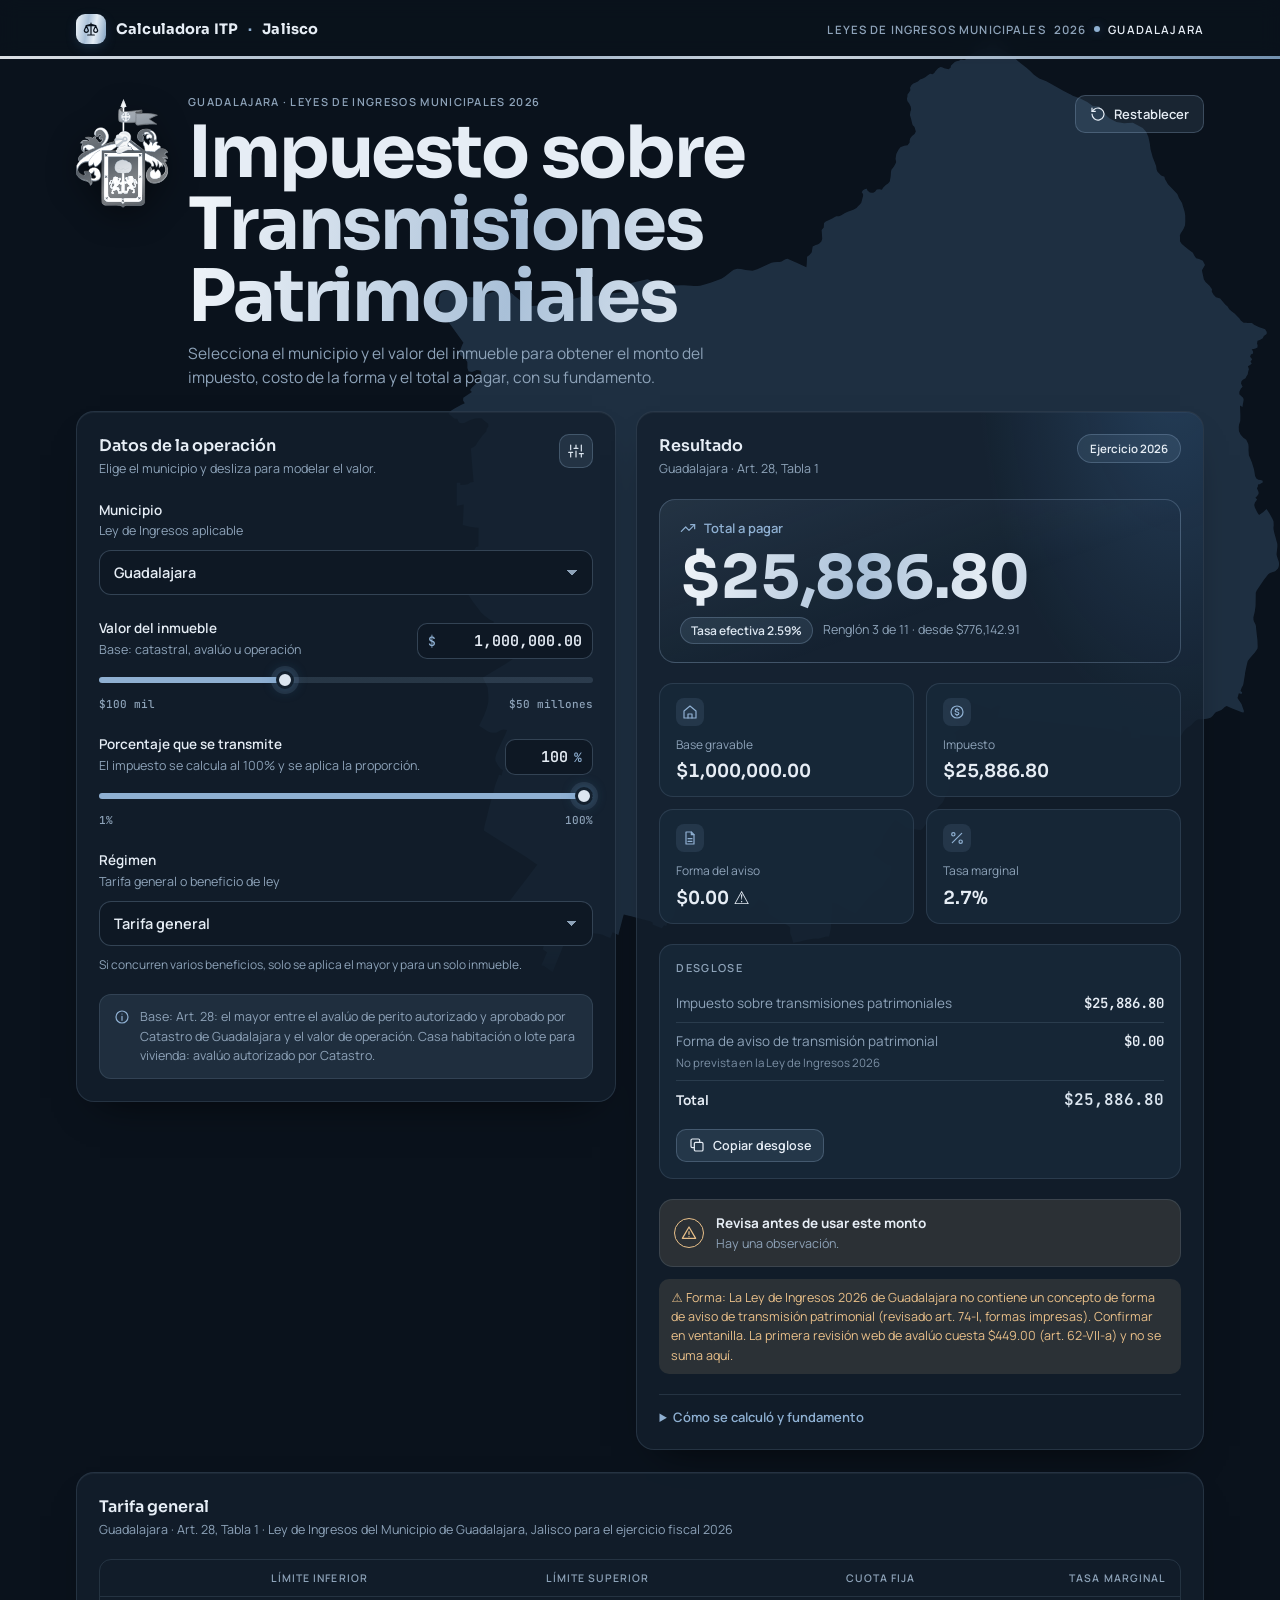
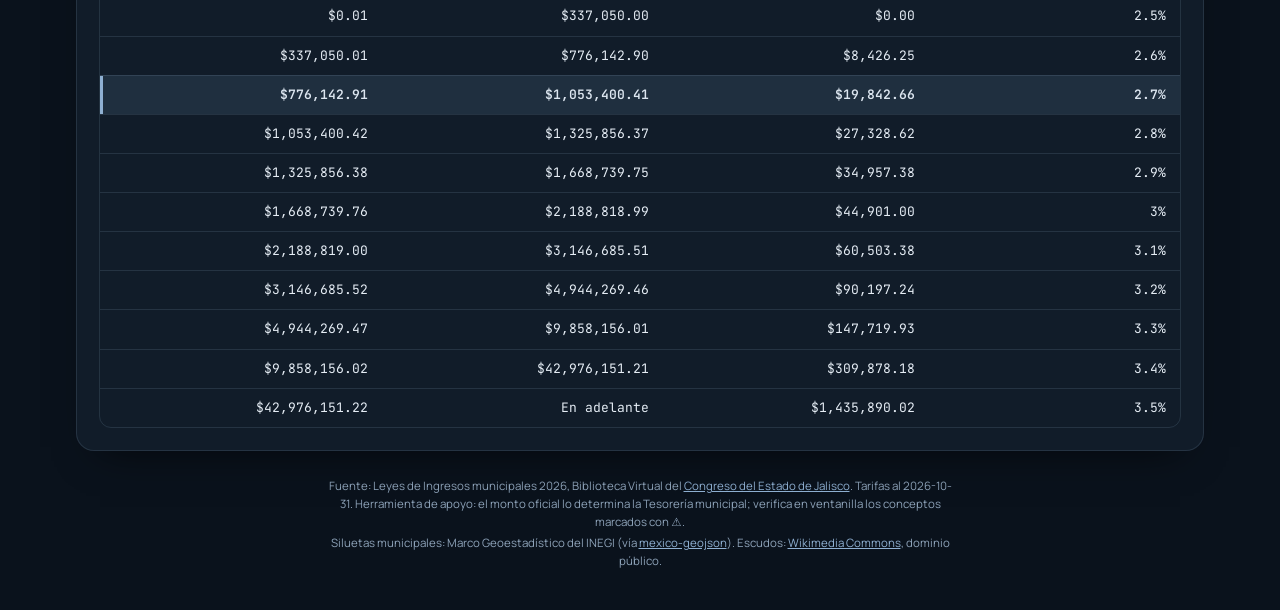
==== commit d31b4f13: "Ajuste al texto de introduccion" ====
--- a/index.html
+++ b/index.html
@@ -1,5 +1,5 @@
 <!doctype html>
-<html lang="es" data-version="20261031-texto">
+<html lang="es" data-version="20261031-texto2">
 <head>
 <meta charset="utf-8">
 <meta name="viewport" content="width=device-width, initial-scale=1, viewport-fit=cover">
@@ -9,7 +9,7 @@
 <link rel="preconnect" href="https://fonts.googleapis.com">
 <link rel="preconnect" href="https://fonts.gstatic.com" crossorigin>
 <link rel="stylesheet" href="https://fonts.googleapis.com/css2?family=Sora:wght@500;600;700&family=Manrope:wght@400;500;600;700&family=JetBrains+Mono:wght@500&display=swap">
-<link rel="stylesheet" href="css/estilos.css?v=20261031-texto">
+<link rel="stylesheet" href="css/estilos.css?v=20261031-texto2">
 <script>
   // Si el navegador muestra una copia guardada de esta página, compara su versión con la publicada y recarga una vez.
   (function () {
@@ -66,7 +66,7 @@
       <div class="top-texto">
         <span class="eyebrow"><span id="escudoNombre">Guadalajara</span> · Leyes de Ingresos municipales 2026</span>
         <h1>Impuesto sobre <span class="acento">Transmisiones Patrimoniales</span></h1>
-        <p class="lead">Selecciona el municipio y valor del inmueble para obtener el monto del impuesto, costo de la forma y el total a pagar, con su fundamento.</p>
+        <p class="lead">Selecciona el municipio y el valor del inmueble para obtener el monto del impuesto, costo de la forma y el total a pagar, con su fundamento.</p>
       </div>
     </div>
     <button type="button" class="btn-ghost" id="restablecer"><svg class="ico"><use href="#i-reset"/></svg>Restablecer</button>
@@ -196,8 +196,8 @@
   </footer>
 </div>
 
-<script src="data/itp-2026.js?v=20261031-texto"></script>
-<script src="js/calculo.js?v=20261031-texto"></script>
-<script src="js/app.js?v=20261031-texto"></script>
+<script src="data/itp-2026.js?v=20261031-texto2"></script>
+<script src="js/calculo.js?v=20261031-texto2"></script>
+<script src="js/app.js?v=20261031-texto2"></script>
 </body>
 </html>
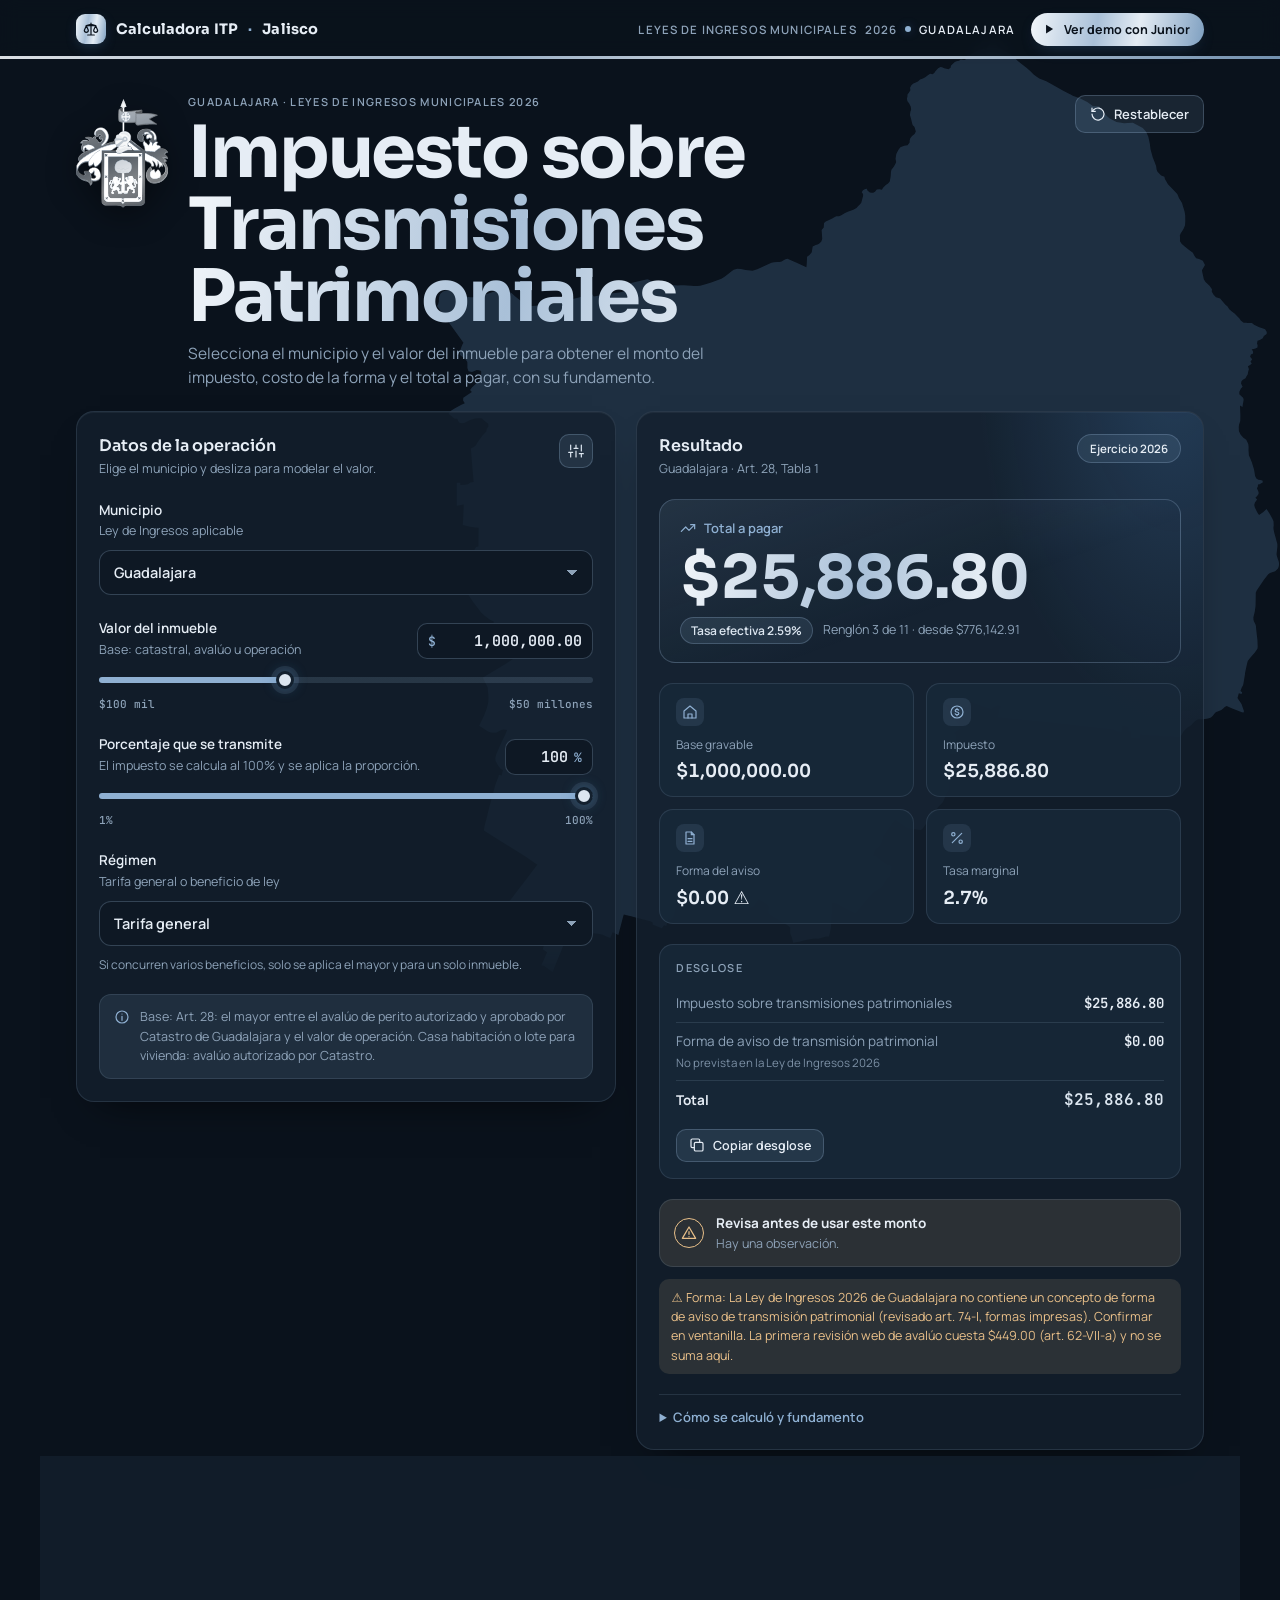
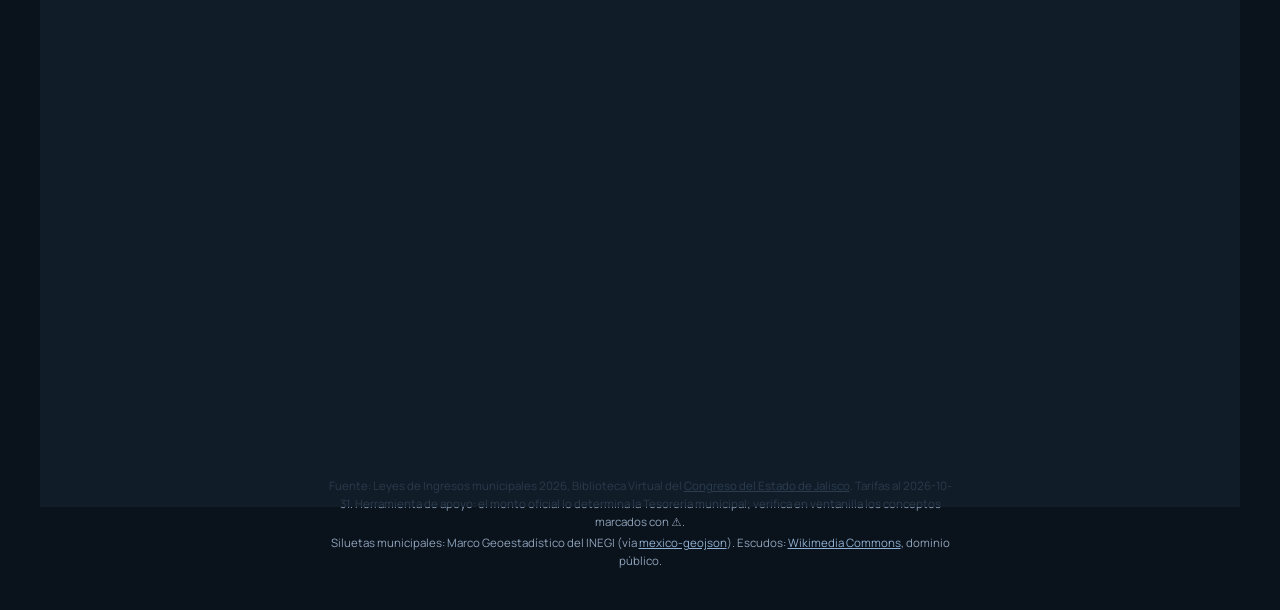
==== commit c2a9a751: "Demo narrado por Junior con voz de ElevenLabs Boton en la barra superior que recorre la calculadora " ====
--- a/index.html
+++ b/index.html
@@ -1,5 +1,5 @@
 <!doctype html>
-<html lang="es" data-version="20261031-texto2">
+<html lang="es" data-version="20261031-demo">
 <head>
 <meta charset="utf-8">
 <meta name="viewport" content="width=device-width, initial-scale=1, viewport-fit=cover">
@@ -9,7 +9,7 @@
 <link rel="preconnect" href="https://fonts.googleapis.com">
 <link rel="preconnect" href="https://fonts.gstatic.com" crossorigin>
 <link rel="stylesheet" href="https://fonts.googleapis.com/css2?family=Sora:wght@500;600;700&family=Manrope:wght@400;500;600;700&family=JetBrains+Mono:wght@500&display=swap">
-<link rel="stylesheet" href="css/estilos.css?v=20261031-texto2">
+<link rel="stylesheet" href="css/estilos.css?v=20261031-demo">
 <script>
   // Si el navegador muestra una copia guardada de esta página, compara su versión con la publicada y recarga una vez.
   (function () {
@@ -43,6 +43,8 @@
     <symbol id="i-alert" viewBox="0 0 24 24"><path d="M12 3 2 20h20z"/><path d="M12 10v4M12 17.5v.01"/></symbol>
     <symbol id="i-info" viewBox="0 0 24 24"><circle cx="12" cy="12" r="9"/><path d="M12 11v6M12 7.5v.01"/></symbol>
     <symbol id="i-scale" viewBox="0 0 24 24"><path d="M12 3v18M7 21h10M5 7h14M12 5l-7 2M12 5l7 2"/><path d="M5 7 2 14a3 3 0 0 0 6 0zM19 7l-3 7a3 3 0 0 0 6 0z"/></symbol>
+    <symbol id="i-play" viewBox="0 0 24 24"><path d="M7 4.5v15l12-7.5z"/></symbol>
+    <symbol id="i-x" viewBox="0 0 24 24"><path d="M6 6l12 12M18 6 6 18"/></symbol>
     <symbol id="i-copy" viewBox="0 0 24 24"><rect x="8" y="8" width="13" height="13" rx="2"/><path d="M16 8V5a2 2 0 0 0-2-2H5a2 2 0 0 0-2 2v9a2 2 0 0 0 2 2h3"/></symbol>
   </defs>
 </svg>
@@ -52,7 +54,10 @@
 <div class="barra-sup">
   <div class="barra-int">
     <span class="barra-marca"><span class="barra-logo"><svg class="ico"><use href="#i-scale"/></svg></span>Calculadora ITP <span class="barra-sep">·</span> Jalisco</span>
-    <span class="barra-meta"><span class="barra-oculto">Leyes de Ingresos municipales</span> 2026 <span class="barra-punto" aria-hidden="true"></span><span id="barraMunicipio">Guadalajara</span></span>
+    <div class="barra-der">
+      <span class="barra-meta"><span class="barra-oculto">Leyes de Ingresos municipales</span> 2026 <span class="barra-punto" aria-hidden="true"></span><span id="barraMunicipio">Guadalajara</span></span>
+      <button type="button" class="btn-demo" id="demoBtn"><svg class="ico"><use href="#i-play"/></svg><span>Ver demo con Junior</span></button>
+    </div>
   </div>
 </div>
 
@@ -196,8 +201,21 @@
   </footer>
 </div>
 
-<script src="data/itp-2026.js?v=20261031-texto2"></script>
-<script src="js/calculo.js?v=20261031-texto2"></script>
-<script src="js/app.js?v=20261031-texto2"></script>
+<div class="demo-barra" id="demoBarra" hidden role="region" aria-label="Demo narrado por Junior">
+  <div class="demo-int">
+    <span class="demo-avatar" aria-hidden="true"><svg class="ico"><use href="#i-scale"/></svg></span>
+    <div class="demo-cuerpo">
+      <span class="demo-quien">Junior · demo narrado</span>
+      <p id="demoTexto" aria-live="polite"></p>
+      <span class="demo-progreso" id="demoProgreso"></span>
+    </div>
+    <button type="button" class="demo-cerrar" id="demoCerrar" aria-label="Detener demo"><svg class="ico"><use href="#i-x"/></svg></button>
+  </div>
+</div>
+
+<script src="data/itp-2026.js?v=20261031-demo"></script>
+<script src="js/calculo.js?v=20261031-demo"></script>
+<script src="js/app.js?v=20261031-demo"></script>
+<script src="js/demo.js?v=20261031-demo"></script>
 </body>
 </html>
--- a/css/estilos.css
+++ b/css/estilos.css
@@ -92,6 +92,47 @@
 .barra-punto { width: 6px; height: 6px; border-radius: 50%; background: var(--accent-2); box-shadow: 0 0 10px var(--glow); }
 #barraMunicipio { color: var(--fg); }
 @media (max-width: 640px) { .barra-oculto { display: none; } .barra-int { min-height: 52px; } }
+.barra-der { display: flex; align-items: center; gap: 16px; min-width: 0; }
+.btn-demo {
+  display: inline-flex; align-items: center; gap: 8px; white-space: nowrap; cursor: pointer;
+  font: 700 12.5px var(--f-body); color: var(--bg); background: var(--metal);
+  border: 0; border-radius: 999px; padding: 8px 14px 8px 11px; box-shadow: 0 6px 18px -8px var(--glow);
+  transition: transform .15s, box-shadow .15s;
+}
+.btn-demo .ico { fill: currentColor; stroke: none; width: 14px; height: 14px; }
+.btn-demo:hover { transform: translateY(-1px); box-shadow: 0 10px 24px -8px var(--glow); }
+body.en-demo .btn-demo .ico { display: none; }
+@media (max-width: 760px) { .barra-meta { display: none; } }
+@media (max-width: 400px) { .barra-marca .barra-sep, .barra-marca .barra-sep + * { display: none; } }
+
+/* Demo narrado: subtítulos fijos abajo y resaltado del elemento que se explica */
+.demo-barra {
+  position: fixed; left: 0; right: 0; bottom: 0; z-index: 20;
+  padding: 0 max(16px, env(safe-area-inset-right, 0px)) calc(16px + env(safe-area-inset-bottom, 0px)) max(16px, env(safe-area-inset-left, 0px));
+  pointer-events: none;
+}
+.demo-int {
+  pointer-events: auto; max-width: 860px; margin: 0 auto;
+  display: flex; align-items: flex-start; gap: 14px;
+  background: var(--barra); backdrop-filter: blur(14px); -webkit-backdrop-filter: blur(14px);
+  border: 1px solid var(--line-strong); border-radius: 18px; padding: 14px 16px;
+  box-shadow: 0 24px 48px -20px rgba(0, 0, 0, .8);
+}
+.demo-avatar { width: 38px; height: 38px; flex: 0 0 auto; border-radius: 12px; display: grid; place-items: center; color: var(--bg); background: var(--metal); animation: latido 1.6s ease-in-out infinite; }
+@keyframes latido { 0%, 100% { box-shadow: 0 0 0 0 var(--glow); } 50% { box-shadow: 0 0 0 8px transparent; } }
+.demo-cuerpo { flex: 1; min-width: 0; display: flex; flex-direction: column; gap: 6px; }
+.demo-quien { font: 600 10.5px var(--f-body); letter-spacing: .12em; text-transform: uppercase; color: var(--accent-2); }
+.demo-cuerpo p { font-size: 14.5px; line-height: 1.5; }
+.demo-progreso { height: 3px; border-radius: 999px; background: var(--track); position: relative; overflow: hidden; --avance: 0%; }
+.demo-progreso::after { content: ""; position: absolute; inset: 0 auto 0 0; width: var(--avance); background: var(--metal); transition: width .6s ease; }
+.demo-cerrar { flex: 0 0 auto; width: 32px; height: 32px; border-radius: 10px; display: grid; place-items: center; cursor: pointer; color: var(--fg); background: var(--accent-soft); border: 1px solid var(--line-strong); }
+body.en-demo .wrap { padding-bottom: 180px; }
+.demo-foco {
+  position: relative; z-index: 2;
+  outline: 2px solid var(--accent-2); outline-offset: 6px; border-radius: 14px;
+  box-shadow: 0 0 0 10px var(--accent-soft), 0 0 60px var(--glow);
+  transition: outline-color .3s, box-shadow .3s;
+}
 
 .wrap {
   position: relative; z-index: 1;
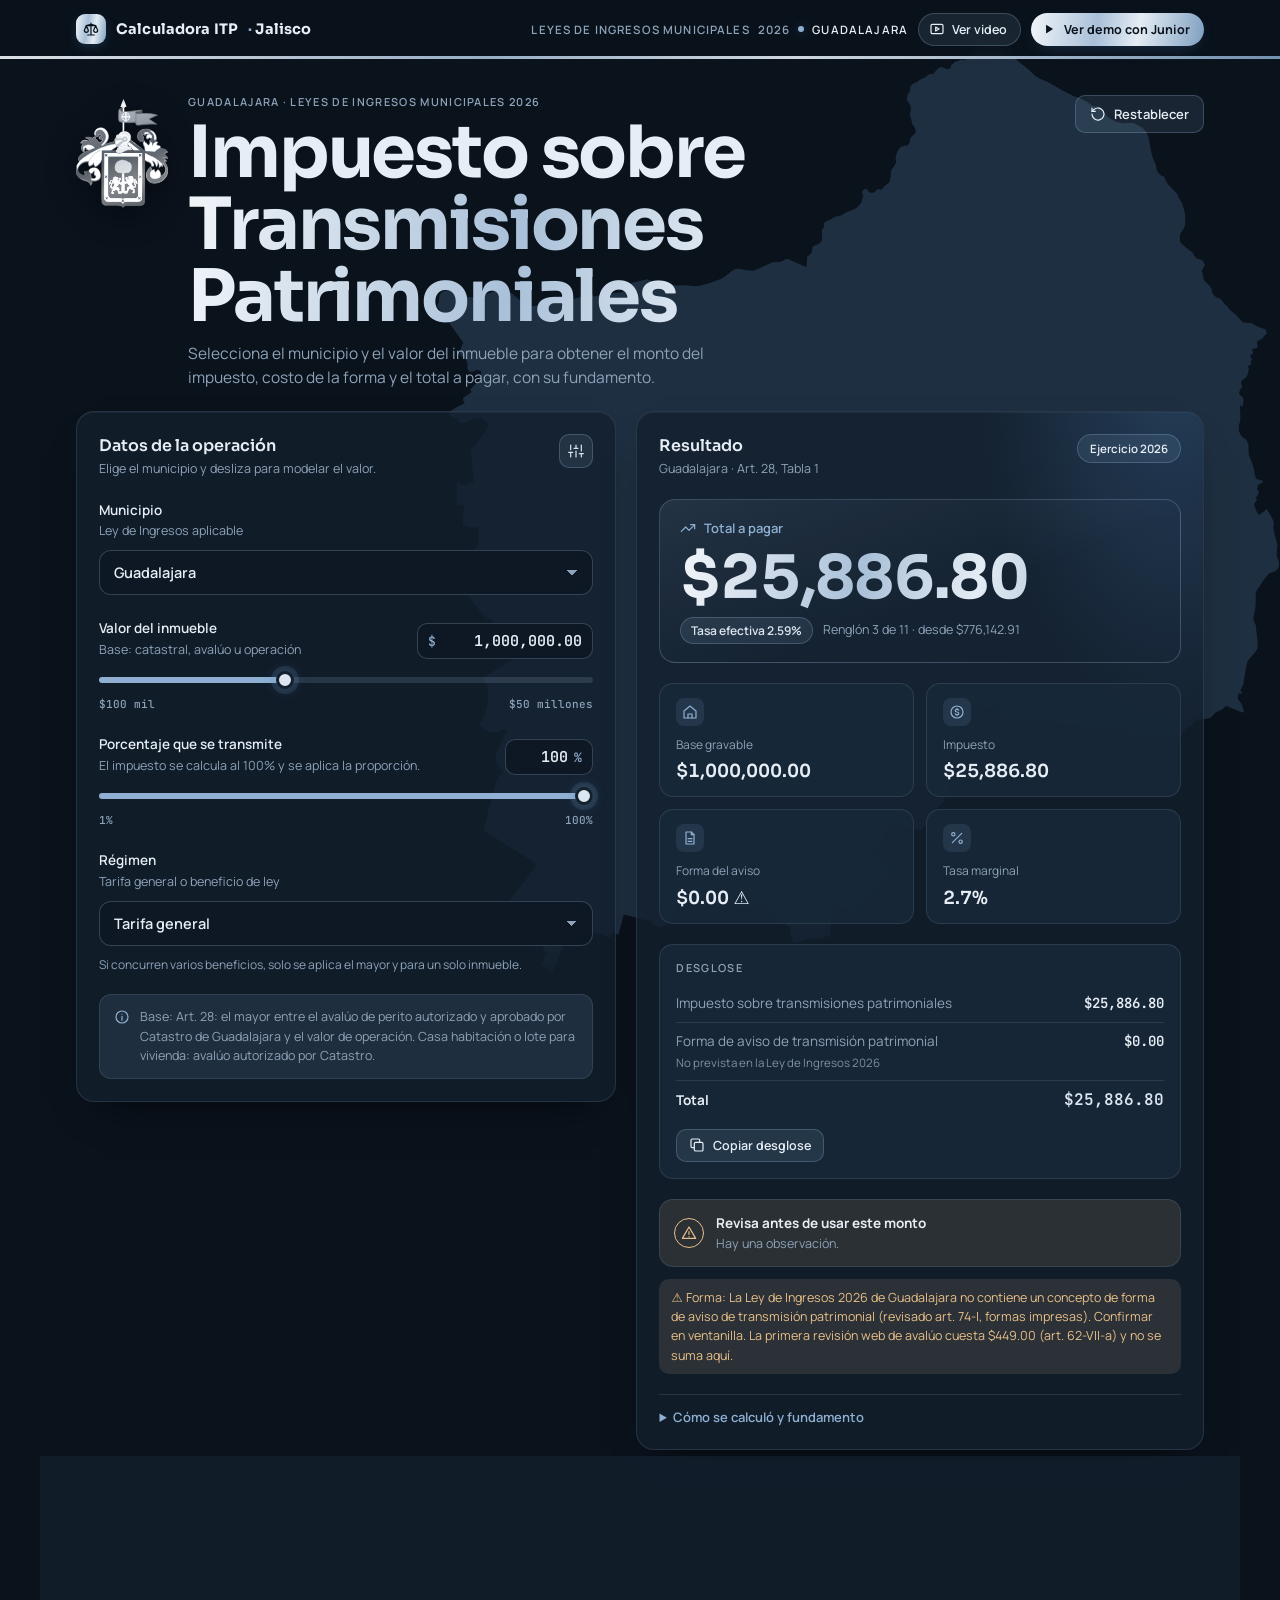
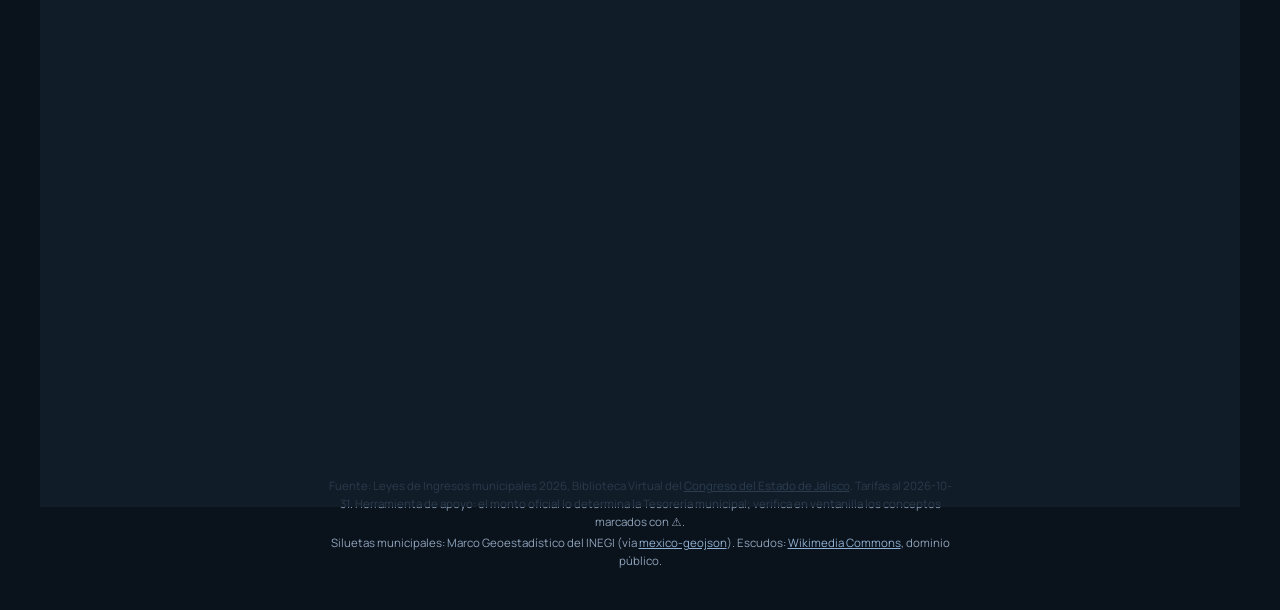
==== commit 807770ad: "Boton Ver video y video del demo sin presentacion de Junior" ====
--- a/index.html
+++ b/index.html
@@ -1,5 +1,5 @@
 <!doctype html>
-<html lang="es" data-version="20261031-demo">
+<html lang="es" data-version="20261031-video">
 <head>
 <meta charset="utf-8">
 <meta name="viewport" content="width=device-width, initial-scale=1, viewport-fit=cover">
@@ -9,7 +9,7 @@
 <link rel="preconnect" href="https://fonts.googleapis.com">
 <link rel="preconnect" href="https://fonts.gstatic.com" crossorigin>
 <link rel="stylesheet" href="https://fonts.googleapis.com/css2?family=Sora:wght@500;600;700&family=Manrope:wght@400;500;600;700&family=JetBrains+Mono:wght@500&display=swap">
-<link rel="stylesheet" href="css/estilos.css?v=20261031-demo">
+<link rel="stylesheet" href="css/estilos.css?v=20261031-video">
 <script>
   // Si el navegador muestra una copia guardada de esta página, compara su versión con la publicada y recarga una vez.
   (function () {
@@ -44,6 +44,7 @@
     <symbol id="i-info" viewBox="0 0 24 24"><circle cx="12" cy="12" r="9"/><path d="M12 11v6M12 7.5v.01"/></symbol>
     <symbol id="i-scale" viewBox="0 0 24 24"><path d="M12 3v18M7 21h10M5 7h14M12 5l-7 2M12 5l7 2"/><path d="M5 7 2 14a3 3 0 0 0 6 0zM19 7l-3 7a3 3 0 0 0 6 0z"/></symbol>
     <symbol id="i-play" viewBox="0 0 24 24"><path d="M7 4.5v15l12-7.5z"/></symbol>
+    <symbol id="i-film" viewBox="0 0 24 24"><rect x="3" y="5" width="18" height="14" rx="2"/><path d="m10 9 5 3-5 3z"/></symbol>
     <symbol id="i-x" viewBox="0 0 24 24"><path d="M6 6l12 12M18 6 6 18"/></symbol>
     <symbol id="i-copy" viewBox="0 0 24 24"><rect x="8" y="8" width="13" height="13" rx="2"/><path d="M16 8V5a2 2 0 0 0-2-2H5a2 2 0 0 0-2 2v9a2 2 0 0 0 2 2h3"/></symbol>
   </defs>
@@ -53,9 +54,10 @@
 
 <div class="barra-sup">
   <div class="barra-int">
-    <span class="barra-marca"><span class="barra-logo"><svg class="ico"><use href="#i-scale"/></svg></span>Calculadora ITP <span class="barra-sep">·</span> Jalisco</span>
+    <span class="barra-marca"><span class="barra-logo"><svg class="ico"><use href="#i-scale"/></svg></span>Calculadora ITP<span class="barra-jal"> <span class="barra-sep">·</span> Jalisco</span></span>
     <div class="barra-der">
       <span class="barra-meta"><span class="barra-oculto">Leyes de Ingresos municipales</span> 2026 <span class="barra-punto" aria-hidden="true"></span><span id="barraMunicipio">Guadalajara</span></span>
+      <button type="button" class="btn-video" id="videoBtn" title="Ver video del demo" aria-label="Ver video del demo"><svg class="ico"><use href="#i-film"/></svg><span>Ver video</span></button>
       <button type="button" class="btn-demo" id="demoBtn"><svg class="ico"><use href="#i-play"/></svg><span>Ver demo con Junior</span></button>
     </div>
   </div>
@@ -201,6 +203,14 @@
   </footer>
 </div>
 
+<dialog class="video-dialogo" id="videoDialogo" aria-labelledby="videoTitulo">
+  <div class="video-cab">
+    <strong id="videoTitulo">Demo · Calculadora ITP Jalisco</strong>
+    <button type="button" class="demo-cerrar" id="videoCerrar" aria-label="Cerrar video"><svg class="ico"><use href="#i-x"/></svg></button>
+  </div>
+  <video id="videoDemo" controls playsinline preload="none" src="demo/demo-calculadora-itp-jalisco.mp4"></video>
+</dialog>
+
 <div class="demo-barra" id="demoBarra" hidden role="region" aria-label="Demo narrado por Junior">
   <div class="demo-int">
     <span class="demo-avatar" aria-hidden="true"><svg class="ico"><use href="#i-scale"/></svg></span>
@@ -213,9 +223,9 @@
   </div>
 </div>
 
-<script src="data/itp-2026.js?v=20261031-demo"></script>
-<script src="js/calculo.js?v=20261031-demo"></script>
-<script src="js/app.js?v=20261031-demo"></script>
-<script src="js/demo.js?v=20261031-demo"></script>
+<script src="data/itp-2026.js?v=20261031-video"></script>
+<script src="js/calculo.js?v=20261031-video"></script>
+<script src="js/app.js?v=20261031-video"></script>
+<script src="js/demo.js?v=20261031-video"></script>
 </body>
 </html>
--- a/css/estilos.css
+++ b/css/estilos.css
@@ -103,7 +103,18 @@
 .btn-demo:hover { transform: translateY(-1px); box-shadow: 0 10px 24px -8px var(--glow); }
 body.en-demo .btn-demo .ico { display: none; }
 @media (max-width: 760px) { .barra-meta { display: none; } }
-@media (max-width: 400px) { .barra-marca .barra-sep, .barra-marca .barra-sep + * { display: none; } }
+.barra-der { gap: 10px; flex: 0 0 auto; }
+.barra-marca { min-width: 0; }
+@media (max-width: 600px) {
+  .barra-jal { display: none; }
+  .btn-demo { padding: 8px 12px 8px 10px; font-size: 12px; }
+}
+@media (max-width: 420px) {
+  .btn-demo span { display: none; }
+  .btn-demo { padding: 8px 10px; }
+  body.en-demo .btn-demo span { display: inline; }
+  body.en-demo .btn-video { display: none; }
+}
 
 /* Demo narrado: subtítulos fijos abajo y resaltado del elemento que se explica */
 .demo-barra {
@@ -127,6 +138,26 @@
 .demo-progreso::after { content: ""; position: absolute; inset: 0 auto 0 0; width: var(--avance); background: var(--metal); transition: width .6s ease; }
 .demo-cerrar { flex: 0 0 auto; width: 32px; height: 32px; border-radius: 10px; display: grid; place-items: center; cursor: pointer; color: var(--fg); background: var(--accent-soft); border: 1px solid var(--line-strong); }
 body.en-demo .wrap { padding-bottom: 180px; }
+body.grabando .btn-demo, body.grabando .btn-video, body.grabando .demo-cerrar { display: none; }
+
+/* Botón y reproductor del video del demo */
+.btn-video {
+  display: inline-flex; align-items: center; gap: 7px; white-space: nowrap; cursor: pointer;
+  font: 600 12.5px var(--f-body); color: var(--fg); background: var(--accent-soft);
+  border: 1px solid var(--line-strong); border-radius: 999px; padding: 7px 13px 7px 10px;
+  transition: border-color .15s;
+}
+.btn-video:hover { border-color: var(--accent-2); }
+@media (max-width: 560px) { .btn-video span { display: none; } .btn-video { padding: 7px 9px; } }
+.video-dialogo {
+  width: min(960px, calc(100vw - 32px)); max-height: calc(100vh - 32px); padding: 0; overflow: hidden;
+  border: 1px solid var(--line-strong); border-radius: 18px; background: var(--card-solid); color: var(--fg);
+  box-shadow: 0 40px 80px -20px rgba(0, 0, 0, .8);
+}
+.video-dialogo::backdrop { background: rgba(5, 10, 16, .72); backdrop-filter: blur(6px); }
+.video-dialogo[open] { display: flex; flex-direction: column; }
+.video-cab { display: flex; justify-content: space-between; align-items: center; gap: 12px; padding: 12px 14px 12px 18px; border-bottom: 1px solid var(--line); font: 600 14px var(--f-display); }
+.video-dialogo video { display: block; width: 100%; height: auto; max-height: calc(100vh - 110px); background: #000; aspect-ratio: 16 / 9; }
 .demo-foco {
   position: relative; z-index: 2;
   outline: 2px solid var(--accent-2); outline-offset: 6px; border-radius: 14px;
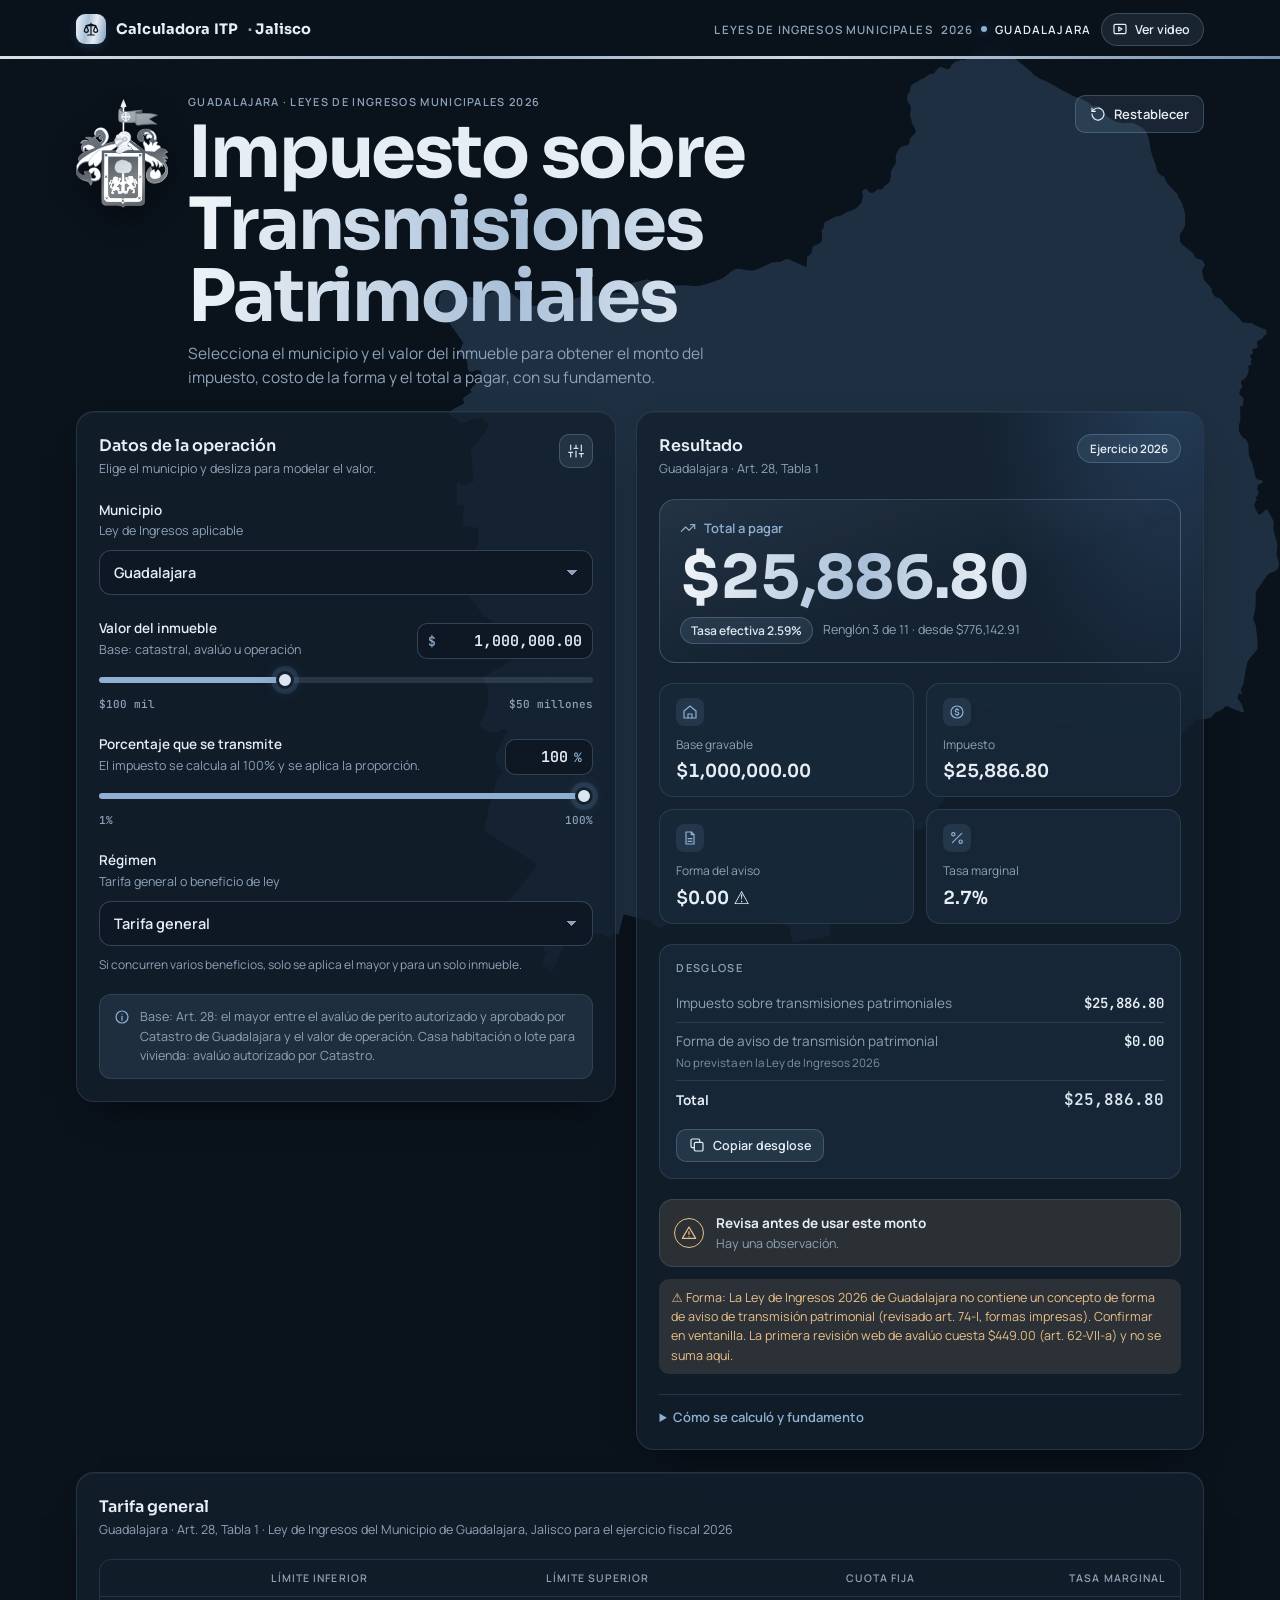
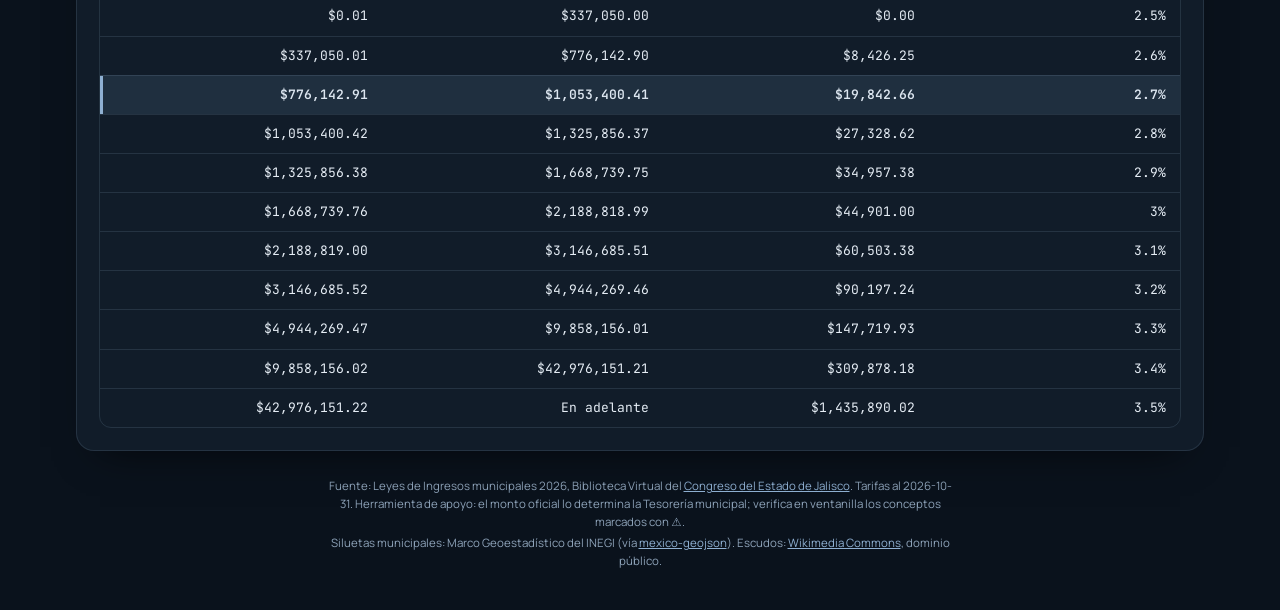
==== commit 7385e8fe: "Quitar boton Ver demo con Junior" ====
--- a/index.html
+++ b/index.html
@@ -1,5 +1,5 @@
 <!doctype html>
-<html lang="es" data-version="20261031-video">
+<html lang="es" data-version="20261031-sindemo">
 <head>
 <meta charset="utf-8">
 <meta name="viewport" content="width=device-width, initial-scale=1, viewport-fit=cover">
@@ -9,7 +9,7 @@
 <link rel="preconnect" href="https://fonts.googleapis.com">
 <link rel="preconnect" href="https://fonts.gstatic.com" crossorigin>
 <link rel="stylesheet" href="https://fonts.googleapis.com/css2?family=Sora:wght@500;600;700&family=Manrope:wght@400;500;600;700&family=JetBrains+Mono:wght@500&display=swap">
-<link rel="stylesheet" href="css/estilos.css?v=20261031-video">
+<link rel="stylesheet" href="css/estilos.css?v=20261031-sindemo">
 <script>
   // Si el navegador muestra una copia guardada de esta página, compara su versión con la publicada y recarga una vez.
   (function () {
@@ -58,7 +58,6 @@
     <div class="barra-der">
       <span class="barra-meta"><span class="barra-oculto">Leyes de Ingresos municipales</span> 2026 <span class="barra-punto" aria-hidden="true"></span><span id="barraMunicipio">Guadalajara</span></span>
       <button type="button" class="btn-video" id="videoBtn" title="Ver video del demo" aria-label="Ver video del demo"><svg class="ico"><use href="#i-film"/></svg><span>Ver video</span></button>
-      <button type="button" class="btn-demo" id="demoBtn"><svg class="ico"><use href="#i-play"/></svg><span>Ver demo con Junior</span></button>
     </div>
   </div>
 </div>
@@ -223,9 +222,9 @@
   </div>
 </div>
 
-<script src="data/itp-2026.js?v=20261031-video"></script>
-<script src="js/calculo.js?v=20261031-video"></script>
-<script src="js/app.js?v=20261031-video"></script>
-<script src="js/demo.js?v=20261031-video"></script>
+<script src="data/itp-2026.js?v=20261031-sindemo"></script>
+<script src="js/calculo.js?v=20261031-sindemo"></script>
+<script src="js/app.js?v=20261031-sindemo"></script>
+<script src="js/demo.js?v=20261031-sindemo"></script>
 </body>
 </html>
--- a/css/estilos.css
+++ b/css/estilos.css
@@ -148,7 +148,7 @@
   transition: border-color .15s;
 }
 .btn-video:hover { border-color: var(--accent-2); }
-@media (max-width: 560px) { .btn-video span { display: none; } .btn-video { padding: 7px 9px; } }
+@media (max-width: 340px) { .btn-video span { display: none; } .btn-video { padding: 7px 9px; } }
 .video-dialogo {
   width: min(960px, calc(100vw - 32px)); max-height: calc(100vh - 32px); padding: 0; overflow: hidden;
   border: 1px solid var(--line-strong); border-radius: 18px; background: var(--card-solid); color: var(--fg);
